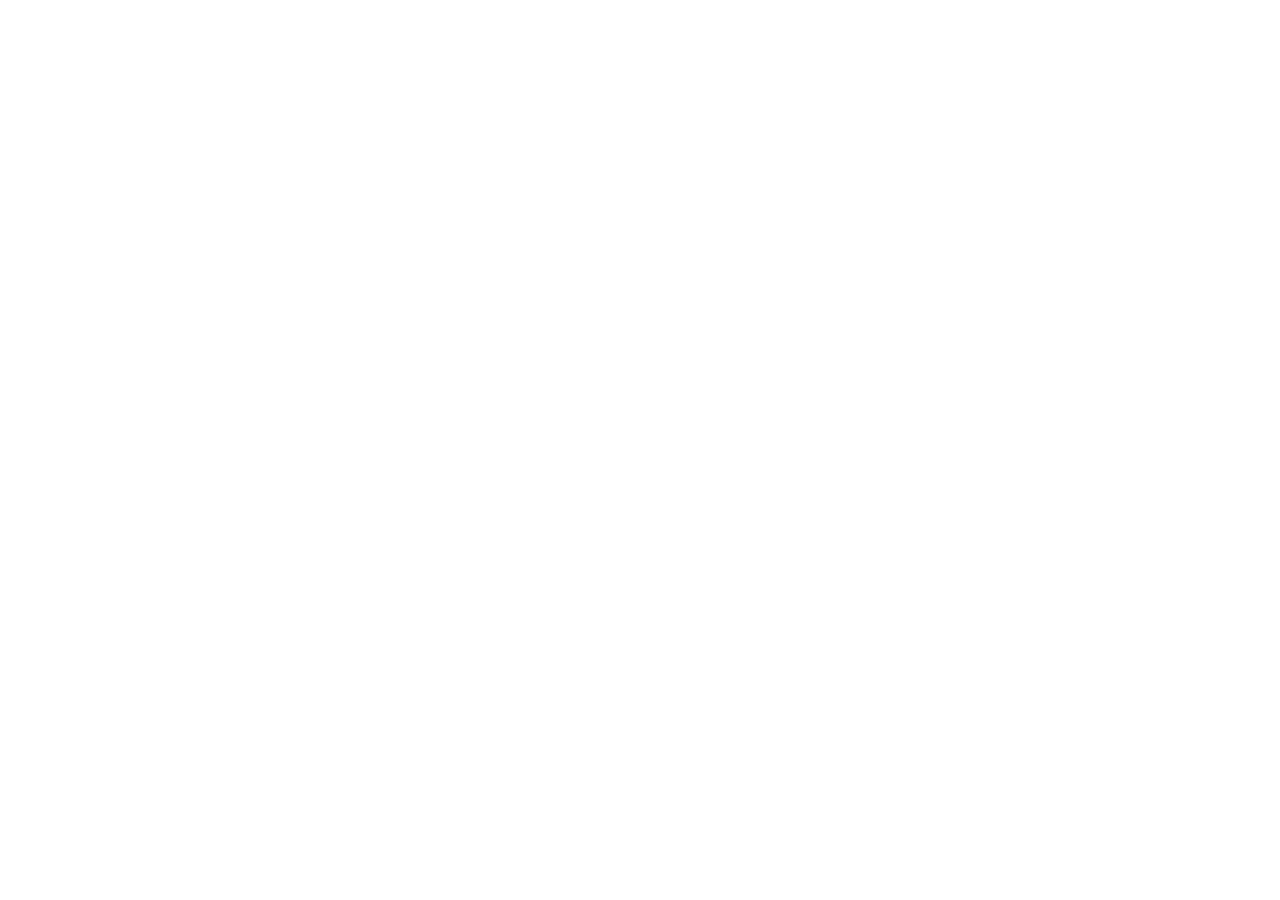
==== index.html @ b20bb3b3 "first commit" ====
<!doctype html>
<html lang="en">
  <head>
    <meta charset="UTF-8" />
    <meta name="viewport" content="width=device-width, initial-scale=1.0" />
    <link rel="stylesheet" href="css/style.css" />
    <title>Portfolio</title>
  </head>
  <body></body>
</html>
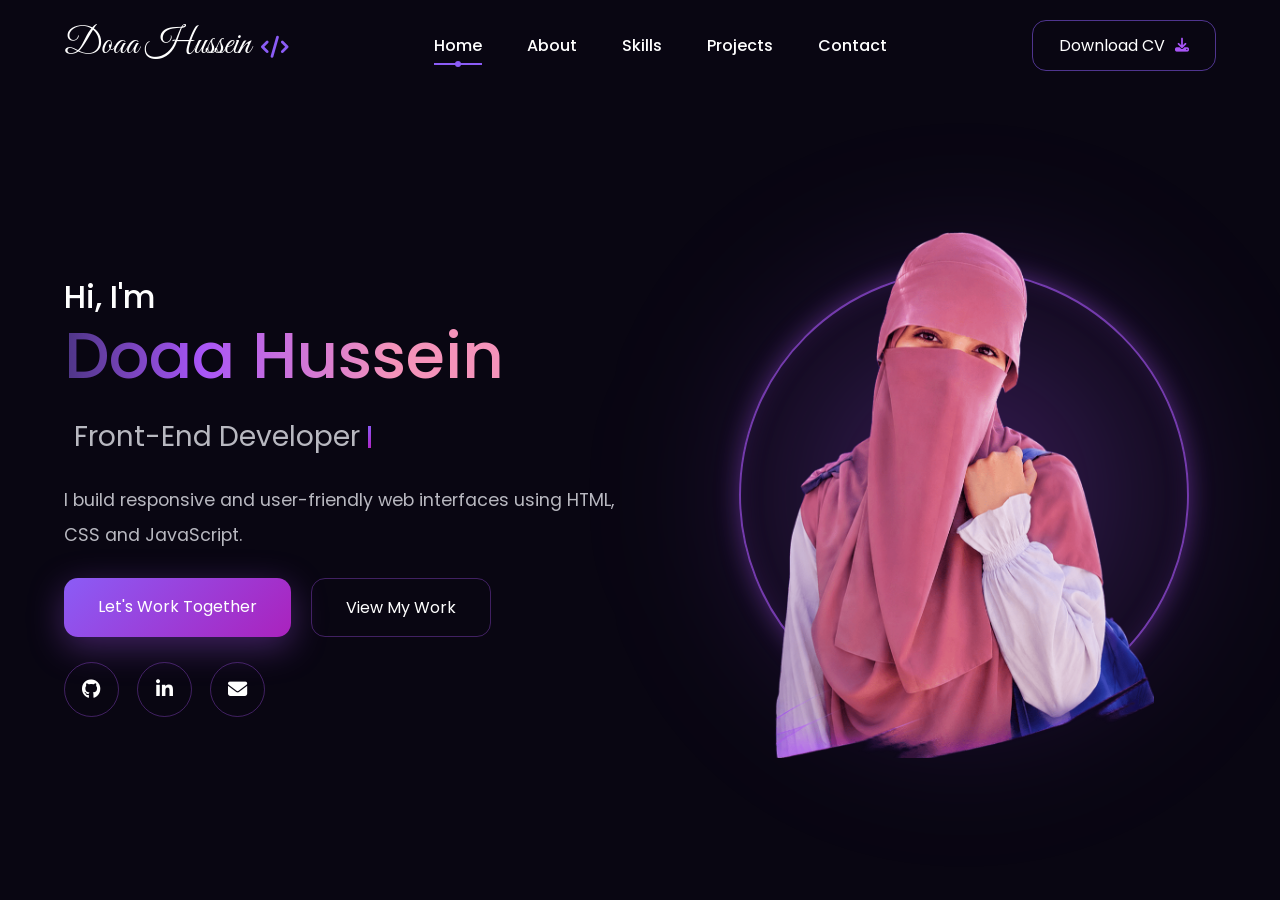
==== commit 78337f26: "header finish" ====
--- a/index.html
+++ b/index.html
@@ -3,8 +3,119 @@
   <head>
     <meta charset="UTF-8" />
     <meta name="viewport" content="width=device-width, initial-scale=1.0" />
+    <link rel="preconnect" href="https://fonts.googleapis.com" />
+
+    <link rel="preconnect" href="https://fonts.gstatic.com" crossorigin />
+
+    <link
+      href="https://fonts.googleapis.com/css2?family=Great+Vibes&display=swap"
+      rel="stylesheet"
+    />
+    <link
+      href="https://fonts.googleapis.com/css2?family=Poppins:wght@300;400;500;600;700;800&display=swap"
+      rel="stylesheet"
+    />
+    <link
+      rel="stylesheet"
+      href="https://cdnjs.cloudflare.com/ajax/libs/font-awesome/6.6.0/css/all.min.css"
+    />
     <link rel="stylesheet" href="css/style.css" />
+    <link rel="stylesheet" href="css/responsive.css" />
+    <link rel="stylesheet" href="css/animations.css" />
+    <link rel="stylesheet" href="css/scrollbar.css" />
     <title>Portfolio</title>
   </head>
-  <body></body>
+  <body>
+    <header class="hero">
+      <div class="container">
+        <!-- Navbar -->
+
+        <nav class="navbar">
+          <a href="#" class="logo">
+            Doaa Hussein
+
+            <i class="fa-solid fa-code"></i>
+          </a>
+
+          <ul class="nav-links">
+            <li><a href="#" class="active">Home</a></li>
+
+            <li><a href="#about">About</a></li>
+
+            <li><a href="#skills">Skills</a></li>
+
+            <li><a href="#projects">Projects</a></li>
+
+            <li><a href="#contact">Contact</a></li>
+          </ul>
+
+          <a href="#" class="cv-btn">
+            Download CV
+
+            <i class="fa-solid fa-download"></i>
+          </a>
+        </nav>
+
+        <!-- Hero -->
+
+        <section class="hero-content">
+          <!-- Left -->
+
+          <div class="hero-left">
+            <span class="hello"> Hi, I'm </span>
+
+            <h1 class="hero-title">Doaa Hussein</h1>
+
+            <div class="job-title">
+              Front-End Developer
+
+              <span class="cursor"></span>
+            </div>
+
+            <p>
+              I build responsive and user-friendly web interfaces using HTML,
+              CSS and JavaScript.
+            </p>
+
+            <div class="buttons">
+              <a href="#" class="primary-btn"> Let's Work Together </a>
+
+              <a href="#projects" class="secondary-btn"> View My Work </a>
+            </div>
+
+            <div class="social">
+              <a href="https://github.com/doaahusin" target="_blank"
+                ><i class="fa-brands fa-github"></i
+              ></a>
+
+              <a
+                href="https://www.linkedin.com/in/doaa-hussein-4456a82a5?utm_source=share_via&utm_content=profile&utm_medium=member_android"
+                target="_blank"
+                ><i class="fa-brands fa-linkedin-in"></i
+              ></a>
+
+              <a
+                href="https://mail.google.com/mail/?view=cm&fs=1&to=doaahusseinsaad1@gmail.com"
+                target="_blank"
+              >
+                <i class="fa-solid fa-envelope"></i>
+              </a>
+            </div>
+          </div>
+
+          <!-- Right -->
+
+          <div class="hero-right">
+            <div class="image-wrapper">
+              <div class="glow"></div>
+
+              <div class="circle"></div>
+
+              <img src="images/me.png" class="hero-image" alt="Doaa" />
+            </div>
+          </div>
+        </section>
+      </div>
+    </header>
+  </body>
 </html>
--- a/css/style.css
+++ b/css/style.css
@@ -0,0 +1,288 @@
+@import url("./variables.css");
+@import url("./animation.css");
+@import url("./responsive.css");
+@import url("./scrollbar.css");
+
+* {
+  margin: 0;
+  padding: 0;
+  box-sizing: border-box;
+}
+
+html {
+  scroll-behavior: smooth;
+}
+
+body {
+  font-family: var(--main-font);
+  background: var(--bg-color);
+  color: var(--text-color);
+  overflow-x: hidden;
+}
+
+a {
+  text-decoration: none;
+  color: inherit;
+}
+
+ul {
+  list-style: none;
+}
+
+img {
+  display: block;
+  max-width: 100%;
+}
+/* navbar------------------------------- */
+.container {
+  width: min(90%, 1300px);
+  margin: auto;
+}
+.navbar {
+  height: 90px;
+  display: flex;
+  justify-content: space-between;
+  align-items: center;
+}
+.logo {
+  font-family: "Great Vibes", cursive;
+  font-size: 35px;
+  font-weight: 400;
+  display: flex;
+  align-items: center;
+  gap: 10px;
+}
+
+.logo span {
+  color: var(--primary-color);
+}
+.logo i {
+  font-size: 22px;
+
+  color: var(--primary-color);
+
+  transform: translateY(2px);
+}
+.nav-links {
+  display: flex;
+  gap: 45px;
+}
+
+.nav-links a {
+  font-size: 16px;
+  font-weight: 500;
+  position: relative;
+  transition: var(--transition);
+}
+.nav-links a:hover {
+  color: var(--primary-color);
+}
+.nav-links a::after {
+  content: "";
+  position: absolute;
+  left: 0;
+  bottom: -8px;
+  width: 0;
+  height: 2px;
+  background: var(--primary-color);
+  transition: var(--transition);
+}
+.nav-links a:hover::after,
+.nav-links .active::after {
+  width: 100%;
+}
+.nav-links .active::before {
+  content: "";
+  position: absolute;
+  width: 6px;
+  height: 6px;
+  border-radius: 50%;
+  background: #8b5cf6;
+  left: 50%;
+  bottom: -10px;
+  transform: translateX(-50%);
+}
+.cv-btn {
+  display: flex;
+  align-items: center;
+  gap: 10px;
+  padding: 12px 26px;
+  border: 1px solid rgba(138, 92, 246, 0.544);
+  border-radius: 14px;
+  background: transparent;
+  transition: 0.35s;
+}
+
+.cv-btn i {
+  color: #a855f7;
+  font-size: 14px;
+  transition: 0.3s ease;
+  transition:
+    transform 0.3s ease,
+    color 0.3s ease;
+}
+.cv-btn:hover {
+  background: linear-gradient(135deg, #8b5cf6, #bf26d3e2);
+  border-color: #8b5cf6;
+}
+
+.cv-btn:hover i {
+  color: #fff;
+  transform: translateY(2px);
+}
+/* hero---------------------------*/
+.hero-content {
+  display: flex;
+  justify-content: space-between;
+  align-items: center;
+  gap: 70px;
+  min-height: calc(100vh - 90px);
+}
+.hello {
+  display: inline-block;
+  font-size: 2rem;
+  font-weight: 500;
+  color: #ffffff;
+}
+.hero-title {
+  font-size: 4rem;
+  font-weight: 500;
+  line-height: 1.1;
+  background: linear-gradient(90deg, #4d3585 0%, #a855f7 25%, #f493ba 60%);
+  -webkit-background-clip: text;
+  background-clip: text;
+  -webkit-text-fill-color: transparent;
+}
+
+.job-title {
+  font-size: 28px;
+  display: inline-flex;
+  align-items: center;
+  padding: 5px 10px;
+  color: #b8b8c0;
+  margin: 20px 0px;
+}
+.cursor {
+  width: 3px;
+  height: 22px;
+  background: linear-gradient(135deg, #8b5cf6, #bf26d3ec);
+  margin-left: 8px;
+  animation: blink 0.8s infinite;
+}
+.hero-left p {
+  width: 550px;
+  color: #b8b8c0;
+  font-size: 1.1rem;
+  line-height: 2;
+  margin-bottom: 25px;
+}
+.buttons {
+  display: flex;
+  gap: 20px;
+  margin-bottom: 25px;
+}
+.primary-btn {
+  padding: 16px 34px;
+  border-radius: 14px;
+  background: linear-gradient(135deg, #8b5cf6, #bf26d3e2);
+  color: white;
+  transition: 0.35s;
+  box-shadow: 0 10px 35px rgba(168, 85, 247, 0.35);
+}
+.primary-btn:hover {
+  transform: translateY(-4px);
+}
+.secondary-btn {
+  padding: 16px 34px;
+  border-radius: 14px;
+  border: 1px solid rgba(168, 85, 247, 0.35);
+  transition: 0.35s;
+}
+.secondary-btn:hover {
+  background: rgba(168, 85, 247, 0.15);
+}
+.social {
+  display: flex;
+  gap: 18px;
+}
+.social a {
+  width: 55px;
+  height: 55px;
+  border-radius: 50%;
+  border: 1px solid rgba(168, 85, 247, 0.35);
+  display: flex;
+  justify-content: center;
+  align-items: center;
+  transition: 0.35s;
+  font-size: 1.2rem;
+}
+.social a:hover {
+  background: linear-gradient(135deg, #8b5cf6, #bf26d3e2);
+  transform: translateY(-5px);
+}
+/* Right-------------------------- */
+
+.hero-image {
+  width: 380px;
+
+  position: relative;
+
+  z-index: 2;
+
+  display: block;
+}
+/* .hero-image:hover {
+  transform: translateY(-25px) scale(1.02);
+} */
+.hero-right {
+  flex: 1;
+
+  display: flex;
+
+  justify-content: center;
+
+  align-items: center;
+}
+
+.image-wrapper {
+  position: relative;
+
+  width: 560px;
+
+  height: 560px;
+
+  display: flex;
+
+  justify-content: center;
+
+  align-items: center;
+}
+.glow {
+  position: absolute;
+
+  width: 560px;
+  height: 560px;
+  z-index: 0;
+  border-radius: 50%;
+
+  background: radial-gradient(
+    circle,
+    rgba(168, 85, 247, 0.35),
+    transparent 70%
+  );
+
+  filter: blur(70px);
+
+  z-index: 0;
+}
+.circle {
+  position: absolute;
+  z-index: 1;
+  width: 450px;
+  height: 450px;
+  border-radius: 50%;
+  border: 2px solid rgba(168, 85, 247, 0.65);
+  box-shadow:
+    0 0 25px rgba(168, 85, 247, 0.4),
+    inset 0 0 25px rgba(168, 85, 247, 0.15);
+}
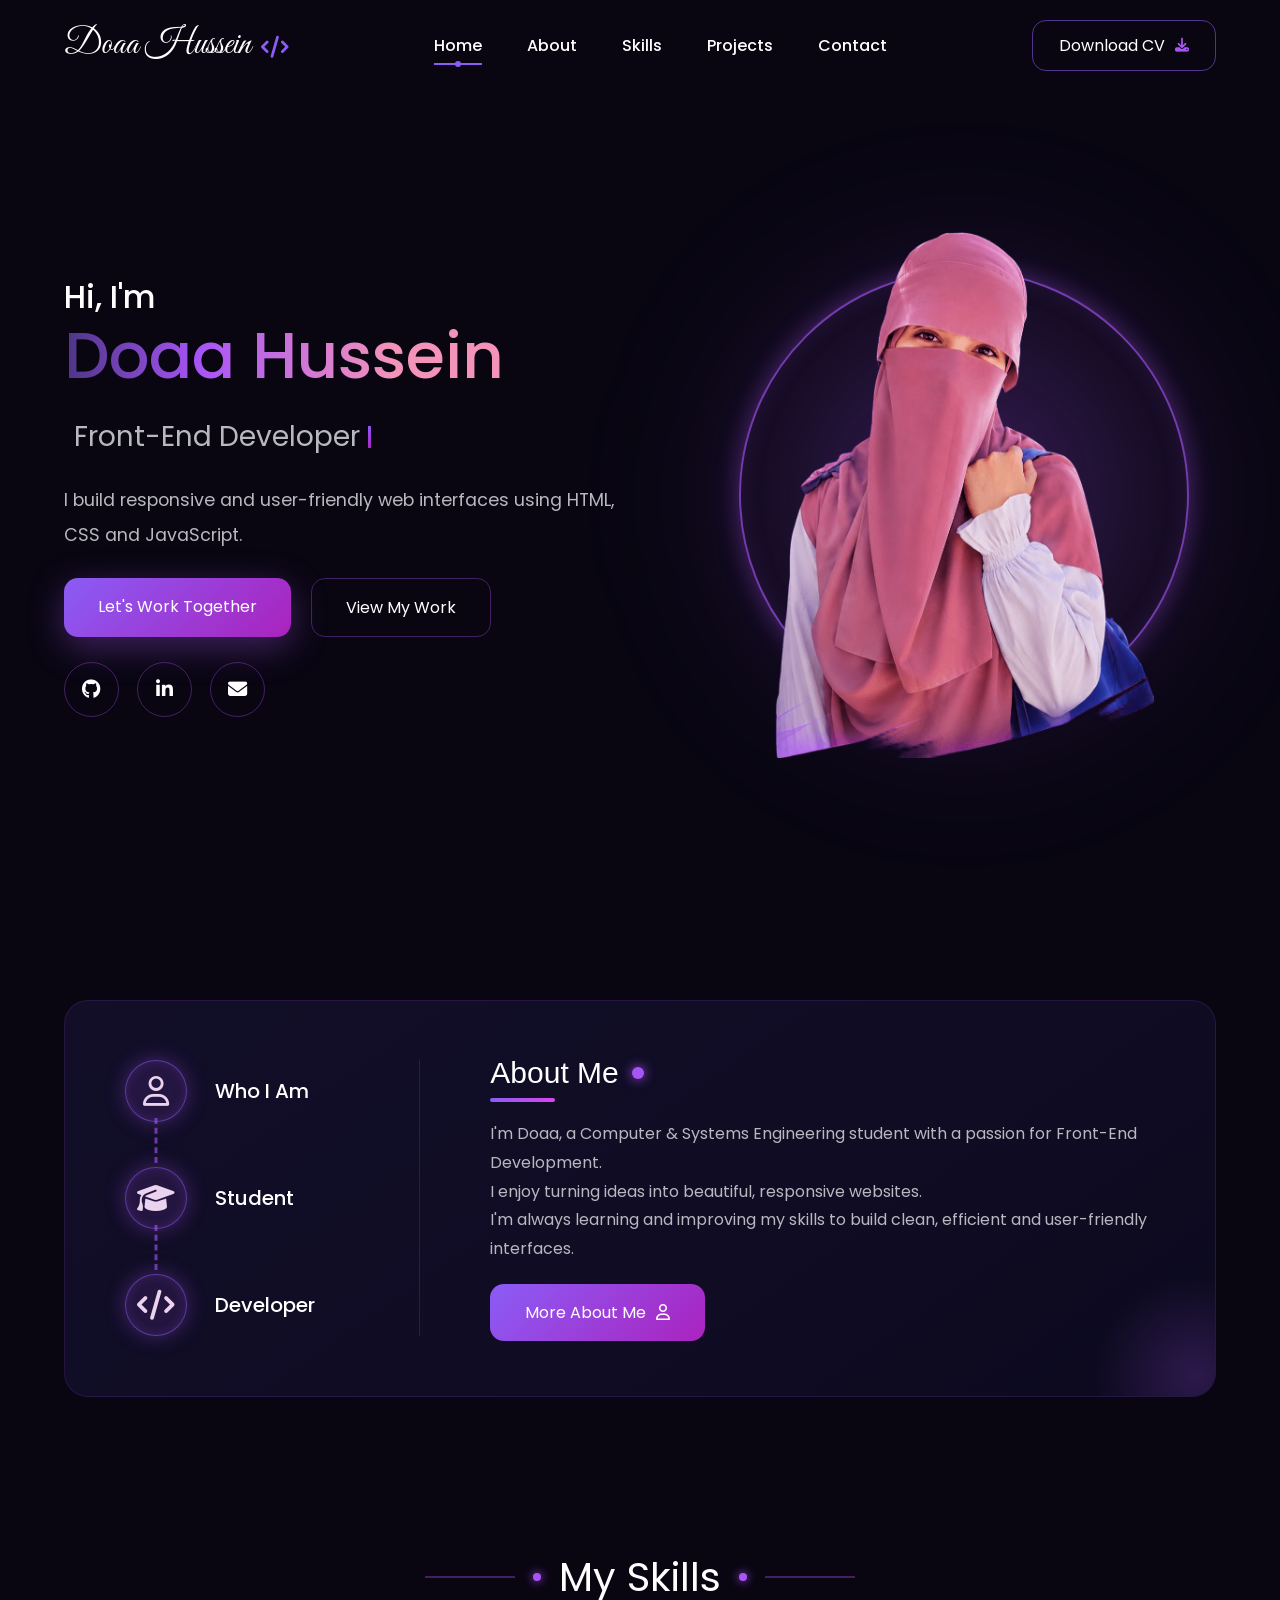
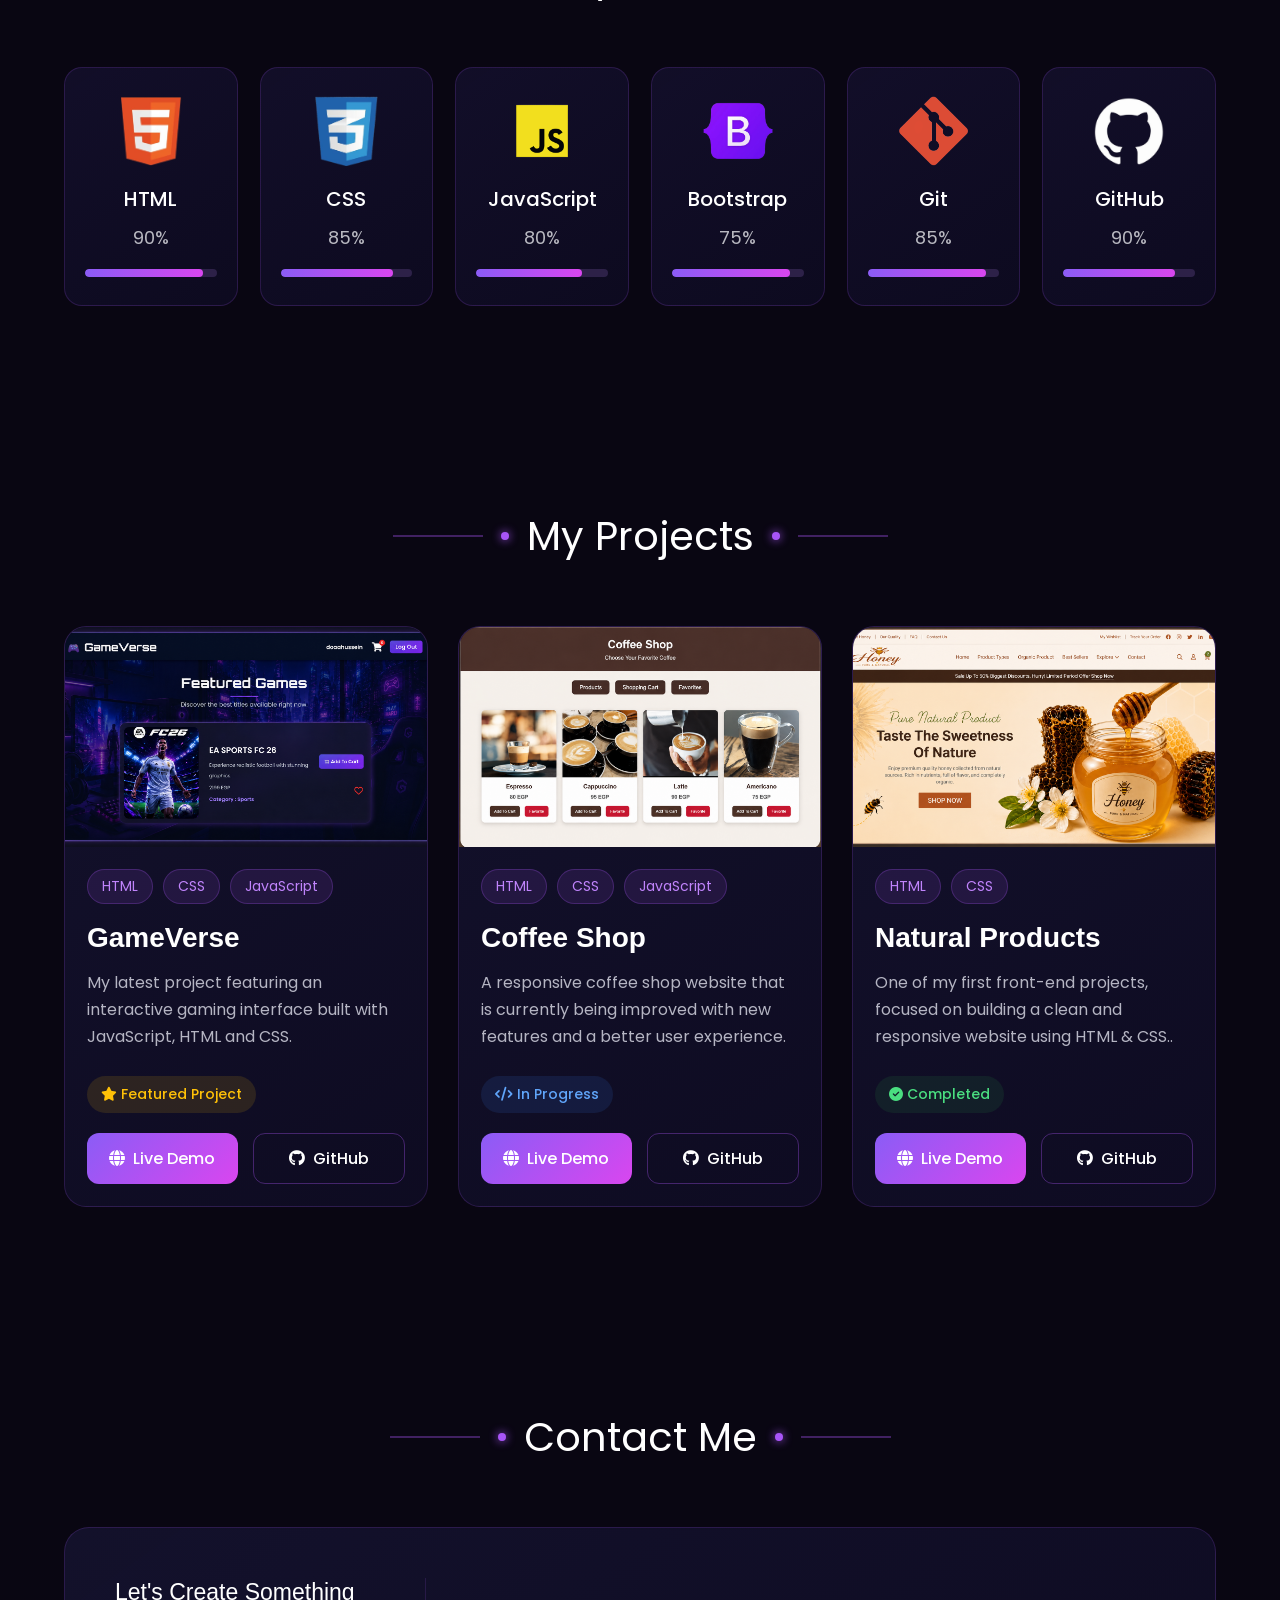
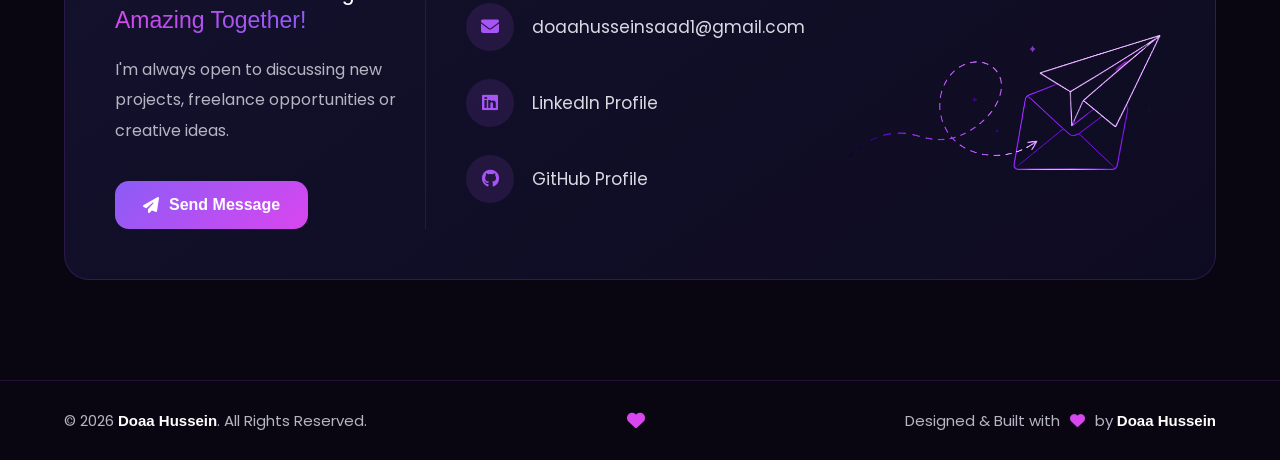
==== commit 437eb2ee: "finish without button" ====
--- a/index.html
+++ b/index.html
@@ -21,8 +21,8 @@
     />
     <link rel="stylesheet" href="css/style.css" />
     <link rel="stylesheet" href="css/responsive.css" />
-    <link rel="stylesheet" href="css/animations.css" />
-    <link rel="stylesheet" href="css/scrollbar.css" />
+    <link rel="stylesheet" href="css/animation.css" />
+    <link rel="stylesheet" href="css/variables.css" />
     <title>Portfolio</title>
   </head>
   <body>
@@ -117,5 +117,475 @@
         </section>
       </div>
     </header>
+    <!-- ================= About Section ================= -->
+
+    <section class="about" id="about">
+      <div class="container">
+        <div class="about-card">
+          <!-- Left Side -->
+
+          <div class="about-left">
+            <div class="about-item">
+              <div class="icon-box">
+                <i class="fa-regular fa-user"></i>
+              </div>
+
+              <span>Who I Am</span>
+            </div>
+
+            <div class="about-item">
+              <div class="icon-box">
+                <i class="fa-solid fa-graduation-cap"></i>
+              </div>
+
+              <span>Student</span>
+            </div>
+
+            <div class="about-item">
+              <div class="icon-box">
+                <i class="fa-solid fa-code"></i>
+              </div>
+
+              <span>Developer</span>
+            </div>
+          </div>
+
+          <!-- Right Side -->
+
+          <div class="about-right">
+            <h2 class="about-title">About Me</h2>
+
+            <p>
+              I'm Doaa, a Computer & Systems Engineering student with a passion
+              for Front-End Development.
+            </p>
+
+            <p>I enjoy turning ideas into beautiful, responsive websites.</p>
+
+            <p>
+              I'm always learning and improving my skills to build clean,
+              efficient and user-friendly interfaces.
+            </p>
+
+            <a href="#" class="about-btn">
+              More About Me
+
+              <i class="fa-regular fa-user"></i>
+            </a>
+          </div>
+        </div>
+      </div>
+    </section>
+    <!--================== Skills Section================== -->
+
+    <section class="skills" id="skills">
+      <div class="container">
+        <!-- Section Title -->
+
+        <div class="section-header">
+          <span class="line"></span>
+          <span class="dot"></span>
+
+          <h2>My Skills</h2>
+
+          <span class="dot"></span>
+
+          <span class="line"></span>
+        </div>
+
+        <!-- Skills Cards -->
+
+        <div class="skills-grid">
+          <!-- HTML -->
+
+          <div class="skill-card">
+            <img src="images/html.png" alt="HTML" />
+
+            <h3>HTML</h3>
+
+            <span>90%</span>
+
+            <div class="progress">
+              <div class="progress-bar html"></div>
+              <span style="width: 90%"></span>
+            </div>
+          </div>
+
+          <!-- CSS -->
+
+          <div class="skill-card">
+            <img src="images/css.png" alt="CSS" />
+
+            <h3>CSS</h3>
+
+            <span>85%</span>
+
+            <div class="progress">
+              <div class="progress-bar css"></div>
+              <span style="width: 85%"></span>
+            </div>
+          </div>
+
+          <!-- JavaScript -->
+
+          <div class="skill-card">
+            <img src="images/js.png" alt="JavaScript" />
+
+            <h3>JavaScript</h3>
+
+            <span>80%</span>
+
+            <div class="progress">
+              <div class="progress-bar js"></div>
+              <span style="width: 80%"></span>
+            </div>
+          </div>
+
+          <!-- Bootstrap -->
+
+          <div class="skill-card">
+            <img src="images/bootstrap.png" alt="Bootstrap" />
+
+            <h3>Bootstrap</h3>
+
+            <span>75%</span>
+
+            <div class="progress">
+              <div class="progress-bar bootstrap"></div>
+              <span style="width: 90%"></span>
+            </div>
+          </div>
+
+          <!-- Git -->
+
+          <div class="skill-card">
+            <img src="images/git.png" alt="Git" />
+
+            <h3>Git</h3>
+
+            <span>85%</span>
+
+            <div class="progress">
+              <div class="progress-bar git"></div>
+              <span style="width: 90%"></span>
+            </div>
+          </div>
+
+          <!-- GitHub -->
+
+          <div class="skill-card">
+            <img src="images/github.png" alt="GitHub" />
+
+            <h3>GitHub</h3>
+
+            <span>90%</span>
+
+            <div class="progress">
+              <div class="progress-bar github"></div>
+              <span style="width: 85%"></span>
+            </div>
+          </div>
+        </div>
+      </div>
+    </section>
+    <!--================== Projects Section ================== -->
+    <section class="projects" id="projects">
+      <div class="container">
+        <!-- Section Title -->
+
+        <div class="section-header">
+          <span class="line"></span>
+
+          <span class="dot"></span>
+
+          <h2>My Projects</h2>
+
+          <span class="dot"></span>
+
+          <span class="line"></span>
+        </div>
+
+        <div class="projects-grid">
+                   <!-- GameVerse -->
+
+          <div class="project-card">
+
+    <img src="images/gameverse.png" alt="GameVerse">
+
+    <div class="project-content">
+
+        <div class="project-tags">
+            <span>HTML</span>
+            <span>CSS</span>
+            <span>JavaScript</span>
+        </div>
+
+        <h3>GameVerse</h3>
+
+        <p>
+            My latest project featuring an interactive gaming interface
+    built with JavaScript, HTML and CSS.
+        </p>
+
+        <div class="project-status featured">
+    <i class="fa-solid fa-star"></i>
+    Featured Project
+</div>
+
+        <div class="project-buttons">
+
+            <a href="https://doaahusin.github.io/GameVerse/"
+               target="_blank"
+               class="live-btn">
+
+                <i class="fa-solid fa-globe"></i>
+                Live Demo
+
+            </a>
+
+            <a href="https://github.com/doaahusin/GameVerse"
+               target="_blank"
+               class="github-btn">
+
+                <i class="fa-brands fa-github"></i>
+                GitHub
+
+            </a>
+
+        </div>
+
+    </div>
+
+</div>
+          <!-- Coffee -->
+
+          <div class="project-card">
+            <img src="images/coffee.png" alt="Coffee Shop" />
+
+            <div class="project-content">
+              <div class="project-tags">
+                <span>HTML</span>
+                <span>CSS</span>
+                <span>JavaScript</span>
+              </div>
+
+              <h3>Coffee Shop</h3>
+
+              <p>
+                  A responsive coffee shop website that is currently being
+                  improved with new features and a better user experience.
+              </p>
+              <div class="project-status in-progress">
+                  <i class="fa-solid fa-code"></i>
+                  In Progress
+              </div>
+
+              <div class="project-buttons">
+                <a
+                  href="https://doaahusin.github.io/Coffee-Shop/"
+                  target="_blank"
+                  class="live-btn"
+                >
+                  <i class="fa-solid fa-globe"></i>
+                  Live Demo
+                </a>
+
+                <a
+                  href="https://github.com/doaahusin/Coffee-Shop"
+                  target="_blank"
+                  class="github-btn"
+                >
+                  <i class="fa-brands fa-github"></i>
+                  GitHub
+                </a>
+              </div>
+            </div>
+          </div>
+
+          <!-- Natural Products -->
+
+          <div class="project-card">
+            <img
+              src="images/natural-products.png"
+              alt="Natural Products"
+            />
+
+            <div class="project-content">
+              <div class="project-tags">
+                <span>HTML</span>
+                <span>CSS</span>
+                
+              </div>
+
+              <h3>Natural Products</h3>
+
+              <p>
+               One of my first front-end projects, focused on building
+    a clean and responsive website using HTML & CSS..
+              </p>
+              <div class="project-status completed">
+                <i class="fa-solid fa-circle-check"></i>
+                     Completed
+              </div>
+
+              <div class="project-buttons">
+                <a
+                  href="https://doaahusin.github.io/Natural-Products/"
+                  target="_blank"
+                  class="live-btn"
+                >
+                  <i class="fa-solid fa-globe"></i>
+                  Live Demo
+                </a>
+
+                <a
+                  href="https://github.com/doaahusin/Natural-Products"
+                  target="_blank"
+                  class="github-btn"
+                >
+                  <i class="fa-brands fa-github"></i>
+                  GitHub
+                </a>
+              </div>
+            </div>
+          </div>
+    </section>
+    <!--================== Contact Section ================== -->
+     <section class="contact" id="contact">
+
+    <div class="container">
+
+        <!-- Section Header -->
+
+        <div class="section-header">
+
+            <span class="line"></span>
+            <span class="dot"></span>
+
+            <h2>Contact Me</h2>
+
+            <span class="dot"></span>
+
+            <span class="line"></span>
+
+        </div>
+
+        <!-- Contact Box -->
+
+        <div class="contact-box">
+
+            
+
+            
+
+                <!-- Text -->
+
+                <div class="contact-text">
+
+                    <h4>
+                        Let's Create Something
+                        <span>Amazing Together!</span>
+                    </h4>
+
+                    <p>
+                        I'm always open to discussing new projects,
+                        freelance opportunities or creative ideas.
+                    </p>
+
+                    <a href="https://mail.google.com/mail/?view=cm&fs=1&to=doaahusseinsaad1@gmail.com" class="contact-btn">
+
+                        <i class="fa-solid fa-paper-plane"></i>
+
+                        Send Message
+
+                    </a>
+
+                </div>
+
+                <!-- Contact Info -->
+
+                <div class="contact-info">
+
+                    <div class="contact-item">
+
+                        <i class="fa-solid fa-envelope"></i>
+
+                        <a href="https://mail.google.com/mail/?view=cm&fs=1&to=doaahusseinsaad1@gmail.com">
+
+                            doaahusseinsaad1@gmail.com
+
+                        </a>
+
+                    </div>
+
+                    <div class="contact-item">
+
+                        <i class="fa-brands fa-linkedin"></i>
+
+                        <a href="https://www.linkedin.com/in/doaa-hussein-4456a82a5/" target="_blank">
+
+                            LinkedIn Profile
+
+                        </a>
+
+                    </div>
+
+                    <div class="contact-item">
+
+                        <i class="fa-brands fa-github"></i>
+
+                        <a href="https://github.com/doaahusin" target="_blank">
+
+                            GitHub Profile
+
+                        </a>
+
+                    </div>
+
+                </div>
+
+            
+
+           
+
+            <div class="contact-image">
+
+                <img src="images/mail.png" alt="Paper Plane">
+
+            </div>
+
+        </div>
+
+    </div>
+
+</section>
+<!--================== Footer ================== -->
+<footer class="footer">
+
+    <div class="container">
+
+
+        <div class="footer-content">
+
+            <p>
+                © 2026 <span>Doaa Hussein</span>. All Rights Reserved.
+            </p>
+
+            <div class="footer-heart">
+                <i class="fa-solid fa-heart"></i>
+            </div>
+
+            <p>
+                Designed & Built with
+                <i class="fa-solid fa-heart"></i>
+                by
+                <span>Doaa Hussein</span>
+            </p>
+
+        </div>
+
+    </div>
+
+</footer>
   </body>
 </html>
--- a/css/style.css
+++ b/css/style.css
@@ -286,3 +286,784 @@
     0 0 25px rgba(168, 85, 247, 0.4),
     inset 0 0 25px rgba(168, 85, 247, 0.15);
 }
+/* =========ABOUT SECTION========== */
+
+.about {
+  padding: 100px 0;
+}
+
+.about-card {
+  display: flex;
+  align-items: center;
+  justify-content: space-between;
+  gap: 60px;
+
+  padding: 50px;
+
+  background: linear-gradient(
+    145deg,
+    rgba(19, 15, 42, 0.95),
+    rgba(14, 11, 33, 0.92)
+  );
+
+  border: 1px solid rgba(168, 85, 247, 0.15);
+
+  border-radius: 24px;
+
+  backdrop-filter: blur(15px);
+
+  position: relative;
+
+  overflow: hidden;
+  padding: 55px 60px;
+
+  gap: 50px;
+}
+
+.about-card::before {
+  content: "";
+
+  position: absolute;
+
+  right: -120px;
+  bottom: -120px;
+
+  width: 280px;
+  height: 280px;
+
+  background: radial-gradient(circle, rgba(168, 85, 247, 0.2), transparent 50%);
+
+  border-radius: 50%;
+}
+/* /////////////////// */
+
+/* //////// */
+.about-left {
+  width: 30%;
+  padding-right: 45px;
+  border-right: 1px solid rgba(168, 85, 247, 0.2);
+}
+
+.about-item {
+  display: flex;
+  align-items: center;
+
+  gap: 28px;
+
+  position: relative;
+
+  margin-bottom: 45px;
+}
+.about-item:last-child {
+  margin-bottom: 0;
+}
+
+.about-list {
+  display: flex;
+  flex-direction: column;
+  gap: 35px;
+}
+
+.about-title {
+  font-size: 46px;
+
+  font-weight: 600;
+
+  margin-bottom: 35px;
+
+  position: relative;
+}
+.icon-box {
+  width: 62px;
+  height: 62px;
+
+  flex-shrink: 0;
+
+  border-radius: 50%;
+
+  display: flex;
+  justify-content: center;
+  align-items: center;
+
+  font-size: 30px;
+
+  color: #ebd2ef;
+
+  background: rgba(168, 85, 247, 0.12);
+
+  border: 1px solid rgba(138, 92, 246, 0.544);
+
+  box-shadow:
+    0 0 20px rgba(168, 85, 247, 0.35),
+    inset 0 0 12px rgba(168, 85, 247, 0.18);
+
+  position: relative;
+}
+.about-item:not(:last-child) .icon-box::after {
+  content: "";
+
+  position: absolute;
+
+  left: 50%;
+
+  transform: translateX(-50%);
+
+  top: 57px;
+
+  height: 45px;
+
+  border-left: 3px dashed rgba(168, 85, 247, 0.6);
+}
+
+.about-item span {
+  font-size: 20px;
+
+  font-weight: 500;
+
+  color: #fff;
+}
+/* right -------------------------------- */
+.about-right {
+  width: 70%;
+  padding-left: 20px;
+}
+.about-title {
+  font-size: 30px;
+
+  font-weight: 200;
+  margin-bottom: 30px;
+
+  position: relative;
+
+  display: inline-block;
+}
+.about-title::after {
+  content: "";
+
+  position: absolute;
+
+  left: 0;
+
+  bottom: -12px;
+
+  width: 65px;
+
+  height: 4px;
+
+  border-radius: 20px;
+
+  background: linear-gradient(90deg, #8b5cf6, #d946ef);
+}
+.about-title::before {
+  content: "";
+
+  position: absolute;
+
+  right: -25px;
+
+  top: 50%;
+
+  transform: translateY(-50%);
+
+  width: 12px;
+
+  height: 12px;
+
+  border-radius: 50%;
+
+  background: #a855f7;
+
+  box-shadow: 0 0 12px #a855f7;
+}
+.about-right p {
+  color: #b8b8c0;
+
+  line-height: 1.8;
+
+  font-size: 16px;
+}
+.about-btn {
+  display: inline-flex;
+
+  align-items: center;
+
+  gap: 10px;
+
+  margin-top: 20px;
+
+  padding: 16px 35px;
+
+  border-radius: 14px;
+
+  background: linear-gradient(135deg, #8b5cf6, #bf26d3e2);
+
+  transition: 0.4s;
+}
+/* ================= Skills ================= */
+
+.skills {
+  padding: 50px 0;
+  margin-bottom: 50px;
+}
+
+/* -------- Section Header -------- */
+
+.section-header {
+  display: flex;
+  justify-content: center;
+  align-items: center;
+  gap: 18px;
+  margin-bottom: 60px;
+}
+
+.section-header h2 {
+  font-size: 40px;
+  font-weight: 400;
+}
+
+.section-header .line {
+  width: 90px;
+  height: 2px;
+  background: rgba(168, 85, 247, 0.35);
+}
+
+.section-header .dot {
+  width: 8px;
+  height: 8px;
+  border-radius: 50%;
+  background: #a855f7;
+  box-shadow: 0 0 10px #a855f7;
+}
+
+/* -------- Skills Grid -------- */
+
+.skills-grid {
+  display: grid;
+  grid-template-columns: repeat(6, 1fr);
+  gap: 22px;
+}
+
+/* -------- Card -------- */
+
+.skill-card {
+  background: linear-gradient(
+    145deg,
+    rgba(19, 15, 42, 0.95),
+    rgba(14, 11, 33, 0.92)
+  );
+
+  border: 1px solid rgba(168, 85, 247, 0.18);
+
+  border-radius: 18px;
+
+  padding: 28px 20px;
+
+  text-align: center;
+
+  transition: 0.35s;
+}
+
+.skill-card:hover {
+  transform: translateY(-8px);
+
+  border-color: #8b5cf6;
+
+  box-shadow: 0 15px 35px rgba(168, 85, 247, 0.25);
+}
+
+/* -------- Image -------- */
+
+.skill-card img {
+  width: 70px;
+  height: 70px;
+  object-fit: contain;
+  display: block;
+  margin: 0 auto 18px;
+}
+
+/* -------- Title -------- */
+
+.skill-card h3 {
+  font-size: 20px;
+  font-weight: 500;
+  margin-bottom: 10px;
+}
+
+/* -------- Percent -------- */
+
+.skill-card > span {
+  display: block;
+  color: #b8b8c0;
+  margin-bottom: 18px;
+  font-size: 18px;
+}
+
+/* -------- Progress -------- */
+
+.progress {
+  width: 100%;
+  height: 8px;
+  background: #2d2148;
+  border-radius: 50px;
+  overflow: hidden;
+}
+
+.progress span {
+  display: block;
+  height: 100%;
+  border-radius: 50px;
+  background: linear-gradient(90deg, #8b5cf6, #d946ef);
+}
+/* ================= Projects ================= */
+
+.projects {
+  padding: 100px 0;
+}
+
+.projects-grid {
+  display: grid;
+  grid-template-columns: repeat(3, 1fr);
+  gap: 30px;
+  margin-top: 60px;
+}
+
+/* ================= Card ================= */
+
+.project-card {
+  display: flex;
+  flex-direction: column;
+  background: linear-gradient(
+    145deg,
+    rgba(20, 18, 45, 0.95),
+    rgba(15, 12, 35, 0.92)
+  );
+
+  border: 1px solid rgba(168, 85, 247, 0.18);
+
+  border-radius: 22px;
+
+  overflow: hidden;
+
+  transition: 0.4s;
+}
+
+.project-card:hover {
+  transform: translateY(-10px);
+
+  border-color: #8b5cf6;
+
+  box-shadow: 0 15px 40px rgba(168, 85, 247, 0.25);
+}
+
+/* ================= Image ================= */
+
+.project-card img {
+  width: 100%;
+
+  height: 220px;
+
+  object-fit: cover;
+
+  transition: 0.5s;
+}
+
+.project-card:hover img {
+  transform: scale(1.05);
+}
+
+/* ================= Content ================= */
+
+.project-content {
+  padding: 22px;
+  display: flex;
+  flex-direction: column;
+  flex: 1;
+}
+
+/* ================= Tags ================= */
+
+.project-tags {
+  display: flex;
+
+  gap: 10px;
+
+  flex-wrap: wrap;
+
+  margin-bottom: 18px;
+}
+
+.project-tags span {
+  background: rgba(168, 85, 247, 0.12);
+
+  color: #c084fc;
+
+  padding: 6px 14px;
+
+  border-radius: 30px;
+
+  font-size: 14px;
+
+  border: 1px solid rgba(168, 85, 247, 0.25);
+}
+
+/* ================= Title ================= */
+
+.project-content h3 {
+  font-size: 28px;
+
+  margin-bottom: 15px;
+}
+
+/* ================= Description ================= */
+
+.project-content p {
+  color: #b5b5c3;
+
+  line-height: 1.7;
+
+  margin-bottom: 25px;
+
+  min-height: 75px;
+}
+
+/* ================= Buttons ================= */
+
+.project-buttons {
+  display: flex;
+  margin-top: auto;
+  gap: 15px;
+}
+
+.project-buttons a {
+  flex: 1;
+
+  text-decoration: none;
+
+  padding: 12px;
+
+  border-radius: 12px;
+
+  display: flex;
+
+  justify-content: center;
+
+  align-items: center;
+
+  gap: 8px;
+
+  font-weight: 500;
+
+  transition: 0.3s;
+}
+
+/* Live Demo */
+
+.live-btn {
+  background: linear-gradient(135deg, #8b5cf6, #d946ef);
+
+  color: #fff;
+}
+
+.live-btn:hover {
+  transform: translateY(-3px);
+
+  box-shadow: 0 8px 20px rgba(168, 85, 247, 0.35);
+}
+
+/* GitHub */
+
+.github-btn {
+  border: 1px solid rgba(168, 85, 247, 0.35);
+
+  color: #fff;
+}
+
+.github-btn:hover {
+  background: #8b5cf6;
+}
+.project-status {
+  width: fit-content;
+  align-items: center;
+  gap: 8px;
+  margin-bottom: 20px;
+  padding: 8px 14px;
+  border-radius: 30px;
+  font-size: 14px;
+  font-weight: 500;
+}
+
+/* Featured */
+
+.featured {
+  background: rgba(255, 193, 7, 0.12);
+
+  color: #ffc107;
+}
+
+/* Completed */
+
+.completed {
+  background: rgba(40, 167, 69, 0.12);
+  color: #4ade80;
+}
+
+/* Progress */
+
+.in-progress {
+  background: rgba(59, 130, 246, 0.12);
+  color: #60a5fa;
+}
+/*==========================
+        Contact
+==========================*/
+
+.contact {
+  padding: 100px 0;
+}
+
+.contact-box {
+  margin-top: 60px;
+
+  display: grid;
+  grid-template-columns: 1.1fr 0.8fr 1.1fr;
+
+  gap: 40px;
+  align-items: center;
+
+  padding: 50px;
+
+  border-radius: 25px;
+
+  background: linear-gradient(
+    145deg,
+    rgba(20, 18, 45, 0.95),
+    rgba(15, 12, 35, 0.92)
+  );
+
+  border: 1px solid rgba(168, 85, 247, 0.18);
+}
+
+/*==========================
+      Left Side
+==========================*/
+
+.contact-left {
+  display: grid;
+
+  grid-template-columns: 1.2fr 1.6fr;
+
+  gap: 45px;
+
+  align-items: center;
+}
+
+/*==========================
+      Text
+==========================*/
+
+.contact-text {
+  padding-right: 10px;
+  border-right: 1px solid rgba(168, 85, 247, 0.15);
+}
+
+.contact-text h4 {
+  font-size: 23px;
+  font-weight: 350;
+
+  line-height: 1.25;
+
+  margin-bottom: 20px;
+}
+
+.contact-text span {
+  background: linear-gradient(135deg, #d946ef, #8b5cf6);
+
+  -webkit-background-clip: text;
+
+  -webkit-text-fill-color: transparent;
+}
+
+.contact-text p {
+  color: #b5b5c3;
+
+  line-height: 1.9;
+
+  margin-bottom: 35px;
+}
+
+/*==========================
+      Button
+==========================*/
+
+.contact-btn {
+  display: inline-flex;
+
+  align-items: center;
+
+  gap: 10px;
+
+  padding: 15px 28px;
+
+  border-radius: 14px;
+
+  text-decoration: none;
+
+  background: linear-gradient(135deg, #8b5cf6, #d946ef);
+
+  color: #fff;
+
+  font-weight: 600;
+
+  transition: 0.35s;
+}
+
+.contact-btn:hover {
+  transform: translateY(-4px);
+
+  box-shadow: 0 12px 25px rgba(168, 85, 247, 0.35);
+}
+
+/*==========================
+      Contact Info
+==========================*/
+
+.contact-info {
+  display: flex;
+
+  flex-direction: column;
+
+  gap: 28px;
+}
+
+.contact-item {
+  display: flex;
+
+  align-items: center;
+
+  gap: 18px;
+}
+
+.contact-item i {
+  width: 48px;
+
+  height: 48px;
+
+  display: flex;
+
+  justify-content: center;
+
+  align-items: center;
+
+  border-radius: 50%;
+
+  background: rgba(168, 85, 247, 0.12);
+
+  color: #a855f7;
+
+  font-size: 18px;
+
+  transition: 0.3s;
+}
+
+.contact-item:hover i {
+  background: #a855f7;
+
+  color: #fff;
+}
+
+.contact-item a {
+  color: #d9d9e3;
+
+  text-decoration: none;
+
+  font-size: 17px;
+
+  transition: 0.3s;
+}
+
+.contact-item a:hover {
+  color: #a855f7;
+}
+
+/*==========================
+      Image
+==========================*/
+
+.contact-image {
+  width: 100%;
+  display: flex;
+  align-items: center;
+  justify-content: center;
+}
+
+.contact-image img {
+  width: 100%;
+  min-width: 320px;
+  max-width: 520px;
+
+  animation: float 4s ease-in-out infinite;
+}
+
+/* ==========================
+          Footer
+========================== */
+
+.footer {
+  padding: 28px 0;
+
+  border-top: 1px solid rgba(168, 85, 247, 0.15);
+}
+
+/* ==========================
+      Footer Content
+========================== */
+
+.footer-content {
+  display: flex;
+
+  justify-content: space-between;
+
+  align-items: center;
+
+  gap: 20px;
+
+  color: #b5b5c3;
+
+  font-size: 15px;
+}
+
+.footer-content p {
+  margin: 0;
+}
+
+.footer-content span {
+  color: #ffffff;
+
+  font-weight: 600;
+}
+
+/* ==========================
+        Heart
+========================== */
+
+.footer-heart {
+  display: flex;
+
+  justify-content: center;
+
+  align-items: center;
+}
+
+.footer-heart i {
+  color: #d946ef;
+
+  font-size: 18px;
+
+  animation: heartbeat 1.8s infinite;
+}
+
+.footer-content p i {
+  color: #d946ef;
+
+  margin: 0 6px;
+}
--- a/css/responsive.css
+++ b/css/responsive.css
@@ -0,0 +1,77 @@
+@media (max-width: 992px) {
+  .projects-grid {
+    grid-template-columns: repeat(2, 1fr);
+  }
+}
+
+@media (max-width: 768px) {
+  .projects-grid {
+    grid-template-columns: 1fr;
+  }
+}
+@media (max-width: 992px) {
+  .contact-box {
+    grid-template-columns: 1fr;
+
+    padding: 40px;
+  }
+
+  .contact-left {
+    grid-template-columns: 1fr;
+
+    gap: 40px;
+  }
+
+  .contact-text {
+    padding-right: 0;
+
+    padding-bottom: 35px;
+
+    border-right: none;
+
+    border-bottom: 1px solid rgba(168, 85, 247, 0.15);
+
+    text-align: center;
+  }
+
+  .contact-text p {
+    margin: auto auto 30px;
+
+    max-width: 500px;
+  }
+
+  .contact-btn {
+    margin: auto;
+  }
+
+  .contact-image {
+    margin-top: 20px;
+  }
+}
+
+@media (max-width: 768px) {
+  .contact-text h2 {
+    font-size: 36px;
+  }
+
+  .contact-item {
+    justify-content: center;
+  }
+
+  .contact-info {
+    align-items: center;
+  }
+}
+@media (max-width: 768px) {
+  .footer-content {
+    flex-direction: column;
+
+    text-align: center;
+
+    gap: 15px;
+  }
+
+  .footer-social {
+    margin-bottom: 22px;
+  }
+}
--- a/css/animation.css
+++ b/css/animation.css
@@ -0,0 +1,35 @@
+@keyframes float {
+  0% {
+    transform: translateY(0);
+  }
+
+  50% {
+    transform: translateY(-12px);
+  }
+
+  100% {
+    transform: translateY(0);
+  }
+}
+
+@keyframes heartbeat {
+  0% {
+    transform: scale(1);
+  }
+
+  25% {
+    transform: scale(1.2);
+  }
+
+  50% {
+    transform: scale(1);
+  }
+
+  75% {
+    transform: scale(1.2);
+  }
+
+  100% {
+    transform: scale(1);
+  }
+}
--- a/css/variables.css
+++ b/css/variables.css
@@ -0,0 +1,29 @@
+:root {
+  /* Colors */
+
+  --bg-color: #090612;
+
+  --card-color: #11101d;
+
+  --primary-color: #8b5cf6;
+
+  --secondary-color: #c026d3;
+
+  --text-color: #ffffff;
+
+  --paragraph-color: #b8b8c0;
+
+  --border-color: #2a2540;
+
+  /* Font */
+
+  --main-font: "Poppins", sans-serif;
+
+  /* Radius */
+
+  --radius: 16px;
+
+  /* Transition */
+
+  --transition: 0.3s ease;
+}
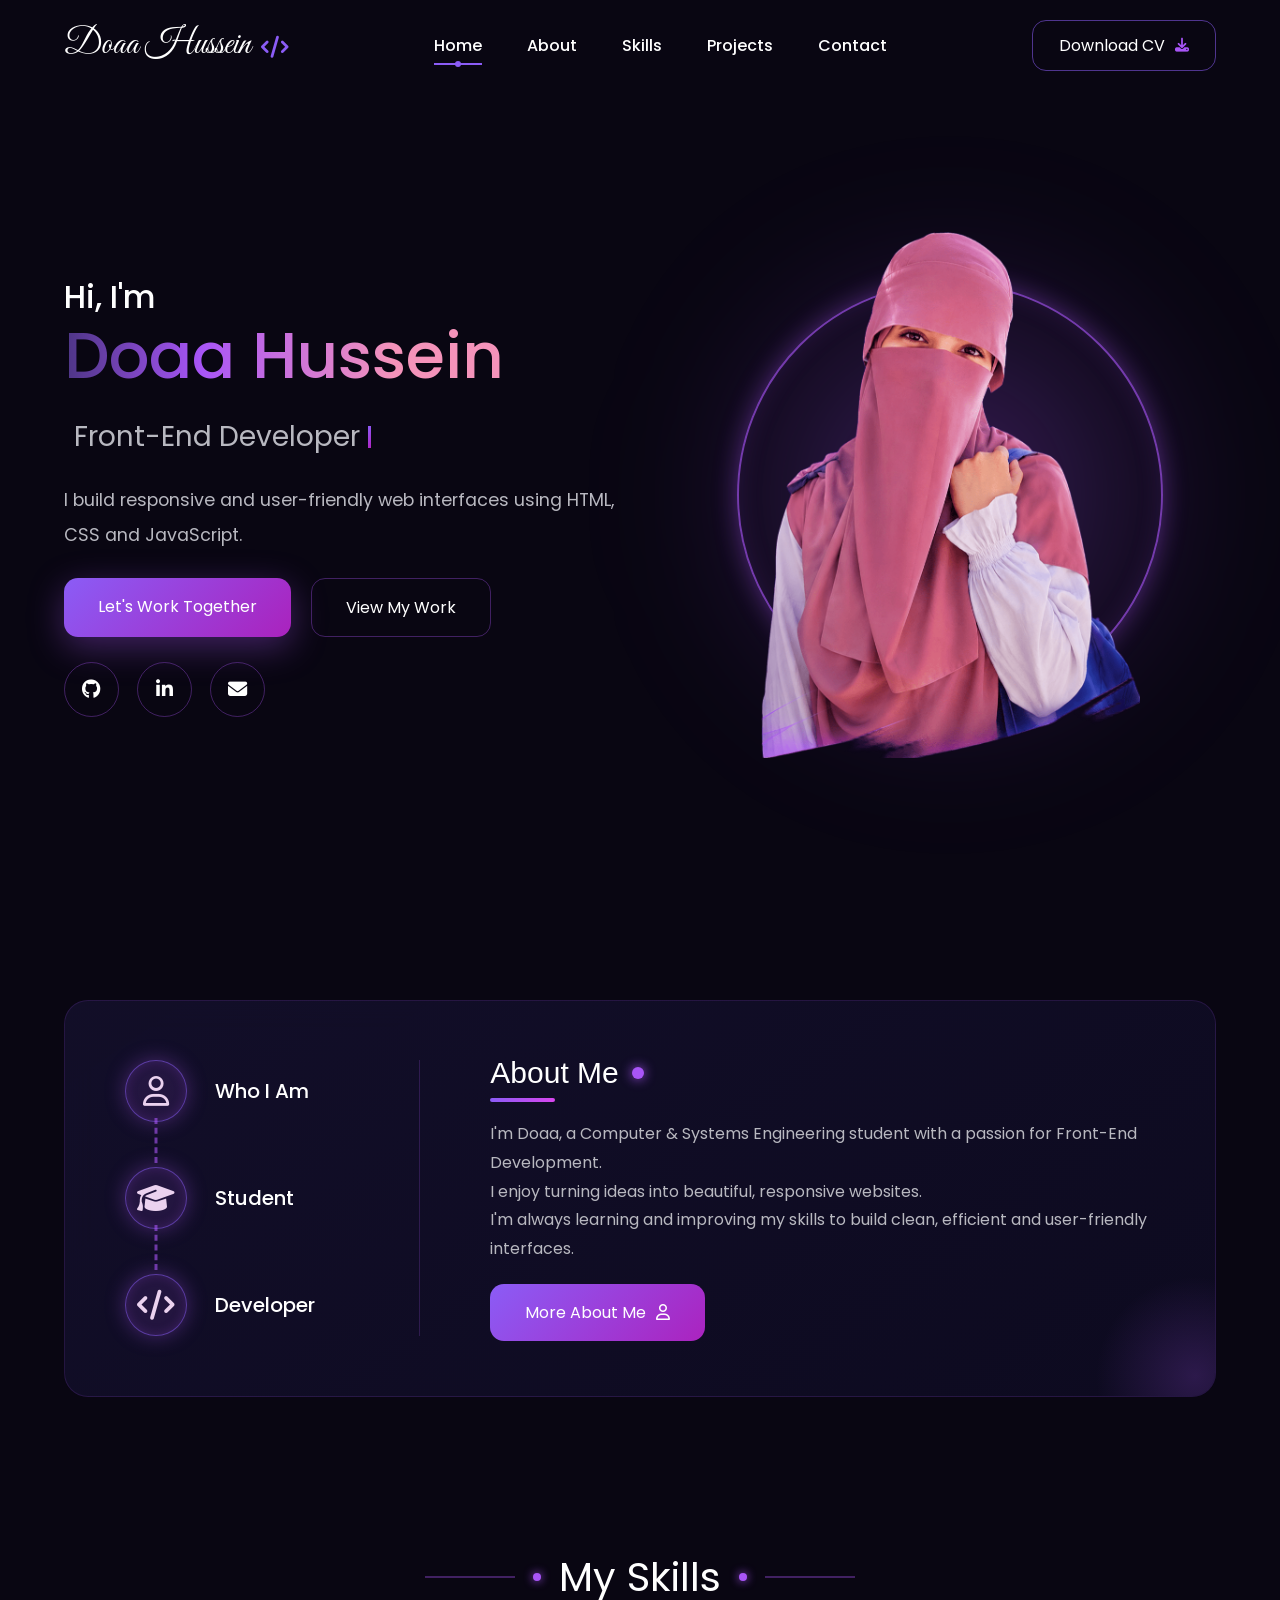
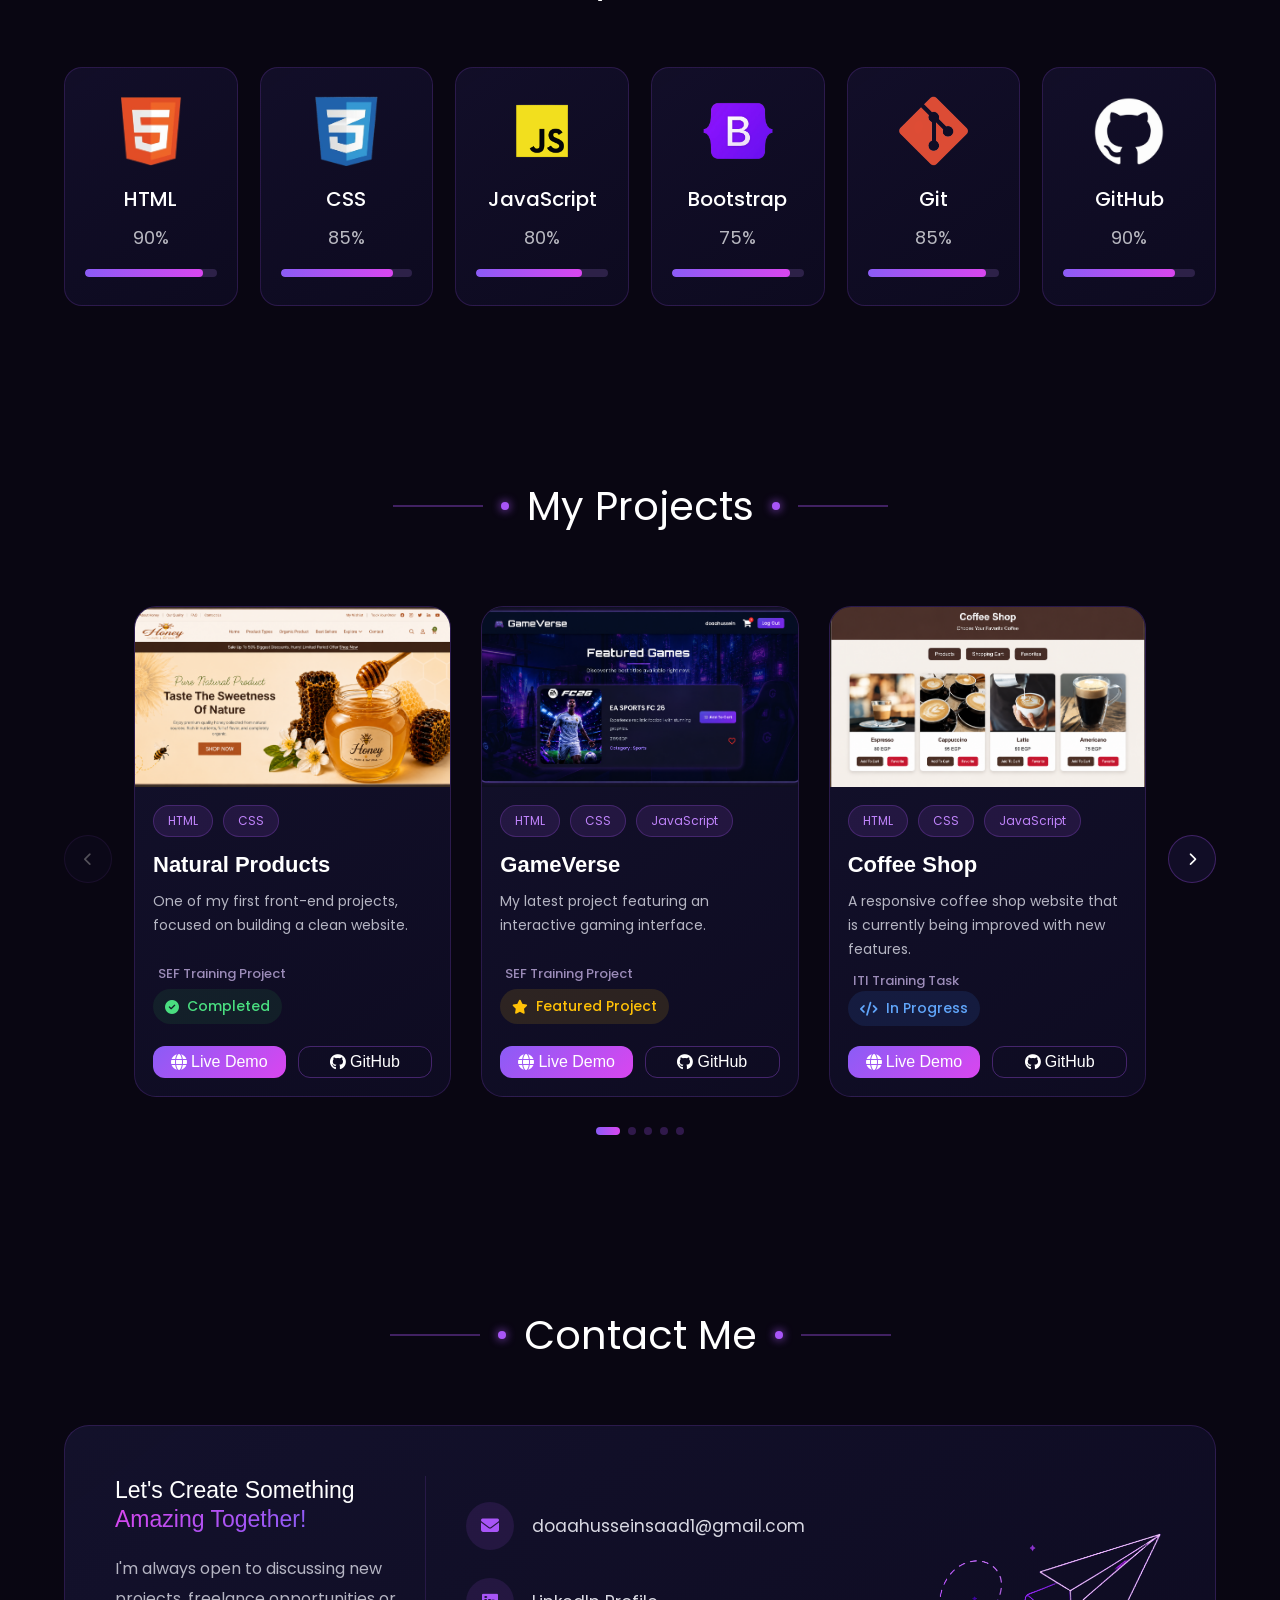
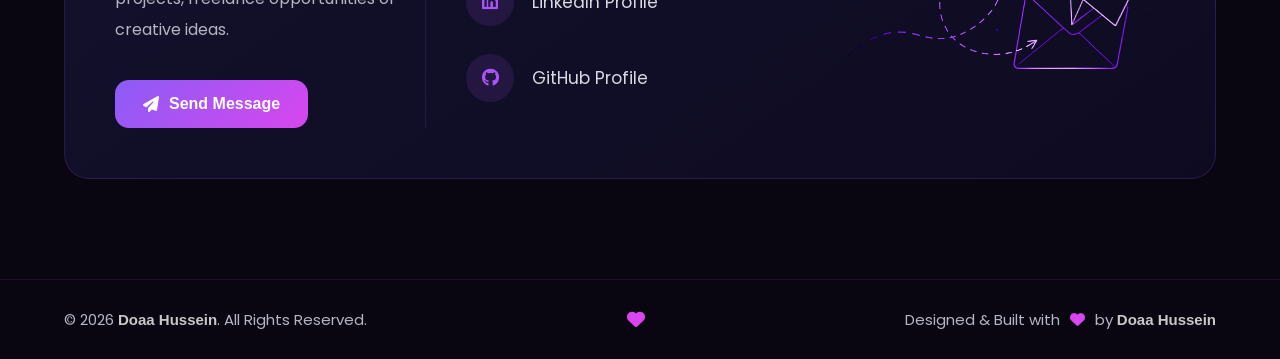
==== commit 529f541a: "finish" ====
--- a/index.html
+++ b/index.html
@@ -19,10 +19,11 @@
       rel="stylesheet"
       href="https://cdnjs.cloudflare.com/ajax/libs/font-awesome/6.6.0/css/all.min.css"
     />
+    <link rel="stylesheet" href="css/variables.css" />
     <link rel="stylesheet" href="css/style.css" />
     <link rel="stylesheet" href="css/responsive.css" />
     <link rel="stylesheet" href="css/animation.css" />
-    <link rel="stylesheet" href="css/variables.css" />
+    <link rel="stylesheet" href="css/scrollbar.css" />
     <title>Portfolio</title>
   </head>
   <body>
@@ -49,7 +50,16 @@
             <li><a href="#contact">Contact</a></li>
           </ul>
 
-          <a href="#" class="cv-btn">
+          <button class="menu-toggle">
+            <i class="fa-solid fa-bars"></i>
+          </button>
+
+          <a
+            href="assets/Doaa hussein -CV.pdf"
+            class="cv-btn"
+            target="_blank"
+            download
+          >
             Download CV
 
             <i class="fa-solid fa-download"></i>
@@ -291,301 +301,144 @@
     <!--================== Projects Section ================== -->
     <section class="projects" id="projects">
       <div class="container">
-        <!-- Section Title -->
-
         <div class="section-header">
           <span class="line"></span>
-
-          <span class="dot"></span>
-
+          <span class="dot"></span>
           <h2>My Projects</h2>
-
-          <span class="dot"></span>
-
-          <span class="line"></span>
-        </div>
-
-        <div class="projects-grid">
-                   <!-- GameVerse -->
-
-          <div class="project-card">
-
-    <img src="images/gameverse.png" alt="GameVerse">
-
-    <div class="project-content">
-
-        <div class="project-tags">
-            <span>HTML</span>
-            <span>CSS</span>
-            <span>JavaScript</span>
-        </div>
-
-        <h3>GameVerse</h3>
-
-        <p>
-            My latest project featuring an interactive gaming interface
-    built with JavaScript, HTML and CSS.
-        </p>
-
-        <div class="project-status featured">
-    <i class="fa-solid fa-star"></i>
-    Featured Project
-</div>
-
-        <div class="project-buttons">
-
-            <a href="https://doaahusin.github.io/GameVerse/"
-               target="_blank"
-               class="live-btn">
-
-                <i class="fa-solid fa-globe"></i>
-                Live Demo
-
-            </a>
-
-            <a href="https://github.com/doaahusin/GameVerse"
-               target="_blank"
-               class="github-btn">
-
-                <i class="fa-brands fa-github"></i>
-                GitHub
-
-            </a>
-
-        </div>
-
-    </div>
-
-</div>
-          <!-- Coffee -->
-
-          <div class="project-card">
-            <img src="images/coffee.png" alt="Coffee Shop" />
-
-            <div class="project-content">
-              <div class="project-tags">
-                <span>HTML</span>
-                <span>CSS</span>
-                <span>JavaScript</span>
-              </div>
-
-              <h3>Coffee Shop</h3>
-
-              <p>
-                  A responsive coffee shop website that is currently being
-                  improved with new features and a better user experience.
-              </p>
-              <div class="project-status in-progress">
-                  <i class="fa-solid fa-code"></i>
-                  In Progress
-              </div>
-
-              <div class="project-buttons">
-                <a
-                  href="https://doaahusin.github.io/Coffee-Shop/"
-                  target="_blank"
-                  class="live-btn"
-                >
-                  <i class="fa-solid fa-globe"></i>
-                  Live Demo
-                </a>
-
-                <a
-                  href="https://github.com/doaahusin/Coffee-Shop"
-                  target="_blank"
-                  class="github-btn"
-                >
-                  <i class="fa-brands fa-github"></i>
-                  GitHub
-                </a>
-              </div>
-            </div>
-          </div>
-
-          <!-- Natural Products -->
-
-          <div class="project-card">
-            <img
-              src="images/natural-products.png"
-              alt="Natural Products"
-            />
-
-            <div class="project-content">
-              <div class="project-tags">
-                <span>HTML</span>
-                <span>CSS</span>
-                
-              </div>
-
-              <h3>Natural Products</h3>
-
-              <p>
-               One of my first front-end projects, focused on building
-    a clean and responsive website using HTML & CSS..
-              </p>
-              <div class="project-status completed">
-                <i class="fa-solid fa-circle-check"></i>
-                     Completed
-              </div>
-
-              <div class="project-buttons">
-                <a
-                  href="https://doaahusin.github.io/Natural-Products/"
-                  target="_blank"
-                  class="live-btn"
-                >
-                  <i class="fa-solid fa-globe"></i>
-                  Live Demo
-                </a>
-
-                <a
-                  href="https://github.com/doaahusin/Natural-Products"
-                  target="_blank"
-                  class="github-btn"
-                >
-                  <i class="fa-brands fa-github"></i>
-                  GitHub
-                </a>
-              </div>
-            </div>
-          </div>
+          <span class="dot"></span>
+          <span class="line"></span>
+        </div>
+
+        <!-- Projects are generated from js/script.js -->
+        <div class="projects-slider" aria-label="My projects">
+          <button
+            class="slider-arrow slider-prev"
+            type="button"
+            aria-label="Previous projects"
+          >
+            <i class="fa-solid fa-chevron-left"></i>
+          </button>
+
+          <div class="projects-viewport">
+            <div class="projects-grid" id="projectsTrack"></div>
+          </div>
+
+          <button
+            class="slider-arrow slider-next"
+            type="button"
+            aria-label="Next projects"
+          >
+            <i class="fa-solid fa-chevron-right"></i>
+          </button>
+        </div>
+
+        <div
+          class="slider-dots"
+          id="projectsDots"
+          aria-label="Project pages"
+        ></div>
+      </div>
     </section>
     <!--================== Contact Section ================== -->
-     <section class="contact" id="contact">
-
-    <div class="container">
-
+    <section class="contact" id="contact">
+      <div class="container">
         <!-- Section Header -->
 
         <div class="section-header">
-
-            <span class="line"></span>
-            <span class="dot"></span>
-
-            <h2>Contact Me</h2>
-
-            <span class="dot"></span>
-
-            <span class="line"></span>
-
+          <span class="line"></span>
+          <span class="dot"></span>
+
+          <h2>Contact Me</h2>
+
+          <span class="dot"></span>
+
+          <span class="line"></span>
         </div>
 
         <!-- Contact Box -->
 
         <div class="contact-box">
-
-            
-
-            
-
-                <!-- Text -->
-
-                <div class="contact-text">
-
-                    <h4>
-                        Let's Create Something
-                        <span>Amazing Together!</span>
-                    </h4>
-
-                    <p>
-                        I'm always open to discussing new projects,
-                        freelance opportunities or creative ideas.
-                    </p>
-
-                    <a href="https://mail.google.com/mail/?view=cm&fs=1&to=doaahusseinsaad1@gmail.com" class="contact-btn">
-
-                        <i class="fa-solid fa-paper-plane"></i>
-
-                        Send Message
-
-                    </a>
-
-                </div>
-
-                <!-- Contact Info -->
-
-                <div class="contact-info">
-
-                    <div class="contact-item">
-
-                        <i class="fa-solid fa-envelope"></i>
-
-                        <a href="https://mail.google.com/mail/?view=cm&fs=1&to=doaahusseinsaad1@gmail.com">
-
-                            doaahusseinsaad1@gmail.com
-
-                        </a>
-
-                    </div>
-
-                    <div class="contact-item">
-
-                        <i class="fa-brands fa-linkedin"></i>
-
-                        <a href="https://www.linkedin.com/in/doaa-hussein-4456a82a5/" target="_blank">
-
-                            LinkedIn Profile
-
-                        </a>
-
-                    </div>
-
-                    <div class="contact-item">
-
-                        <i class="fa-brands fa-github"></i>
-
-                        <a href="https://github.com/doaahusin" target="_blank">
-
-                            GitHub Profile
-
-                        </a>
-
-                    </div>
-
-                </div>
-
-            
-
-           
-
-            <div class="contact-image">
-
-                <img src="images/mail.png" alt="Paper Plane">
-
-            </div>
-
-        </div>
-
-    </div>
-
-</section>
-<!--================== Footer ================== -->
-<footer class="footer">
-
-    <div class="container">
-
-
+          <!-- Text -->
+
+          <div class="contact-text">
+            <h4>
+              Let's Create Something
+              <span>Amazing Together!</span>
+            </h4>
+
+            <p>
+              I'm always open to discussing new projects, freelance
+              opportunities or creative ideas.
+            </p>
+
+            <a
+              href="https://mail.google.com/mail/?view=cm&fs=1&to=doaahusseinsaad1@gmail.com"
+              class="contact-btn"
+            >
+              <i class="fa-solid fa-paper-plane"></i>
+
+              Send Message
+            </a>
+          </div>
+
+          <!-- Contact Info -->
+
+          <div class="contact-info">
+            <div class="contact-item">
+              <i class="fa-solid fa-envelope"></i>
+
+              <a
+                href="https://mail.google.com/mail/?view=cm&fs=1&to=doaahusseinsaad1@gmail.com"
+              >
+                doaahusseinsaad1@gmail.com
+              </a>
+            </div>
+
+            <div class="contact-item">
+              <i class="fa-brands fa-linkedin"></i>
+
+              <a
+                href="https://www.linkedin.com/in/doaa-hussein-4456a82a5/"
+                target="_blank"
+              >
+                LinkedIn Profile
+              </a>
+            </div>
+
+            <div class="contact-item">
+              <i class="fa-brands fa-github"></i>
+
+              <a href="https://github.com/doaahusin" target="_blank">
+                GitHub Profile
+              </a>
+            </div>
+          </div>
+
+          <div class="contact-image">
+            <img src="images/mail.png" alt="Paper Plane" />
+          </div>
+        </div>
+      </div>
+    </section>
+    <!--================== Footer ================== -->
+    <footer class="footer">
+      <div class="container">
         <div class="footer-content">
-
-            <p>
-                © 2026 <span>Doaa Hussein</span>. All Rights Reserved.
-            </p>
-
-            <div class="footer-heart">
-                <i class="fa-solid fa-heart"></i>
-            </div>
-
-            <p>
-                Designed & Built with
-                <i class="fa-solid fa-heart"></i>
-                by
-                <span>Doaa Hussein</span>
-            </p>
-
-        </div>
-
-    </div>
-
-</footer>
+          <p>© 2026 <span>Doaa Hussein</span>. All Rights Reserved.</p>
+
+          <div class="footer-heart">
+            <i class="fa-solid fa-heart"></i>
+          </div>
+
+          <p>
+            Designed & Built with
+            <i class="fa-solid fa-heart"></i>
+            by
+            <span>Doaa Hussein</span>
+          </p>
+        </div>
+      </div>
+    </footer>
+    <script src="js/script.js"></script>
   </body>
 </html>
--- a/css/style.css
+++ b/css/style.css
@@ -1,12 +1,8 @@
-@import url("./variables.css");
-@import url("./animation.css");
-@import url("./responsive.css");
-@import url("./scrollbar.css");
-
 * {
   margin: 0;
   padding: 0;
   box-sizing: border-box;
+  /* outline: 1px solid red; */
 }
 
 html {
@@ -102,6 +98,14 @@
   bottom: -10px;
   transform: translateX(-50%);
 }
+.menu-toggle {
+  display: none;
+  background: transparent;
+  border: none;
+  color: white;
+  font-size: 26px;
+  cursor: pointer;
+}
 .cv-btn {
   display: flex;
   align-items: center;
@@ -170,7 +174,8 @@
   animation: blink 0.8s infinite;
 }
 .hero-left p {
-  width: 550px;
+  width: 100%;
+  max-width: 550px;
   color: #b8b8c0;
   font-size: 1.1rem;
   line-height: 2;
@@ -223,7 +228,8 @@
 /* Right-------------------------- */
 
 .hero-image {
-  width: 380px;
+  width: 100%;
+  max-width: 380px;
 
   position: relative;
 
@@ -245,11 +251,11 @@
 }
 
 .image-wrapper {
+  width: 100%;
+  max-width: 560px;
+  aspect-ratio: 1;
   position: relative;
-
-  width: 560px;
-
-  height: 560px;
+  /* height: 560px; */
 
   display: flex;
 
@@ -260,8 +266,8 @@
 .glow {
   position: absolute;
 
-  width: 560px;
-  height: 560px;
+  width: 100%;
+  height: 100%;
   z-index: 0;
   border-radius: 50%;
 
@@ -278,8 +284,9 @@
 .circle {
   position: absolute;
   z-index: 1;
-  width: 450px;
-  height: 450px;
+
+  width: 80%;
+  height: 80%;
   border-radius: 50%;
   border: 2px solid rgba(168, 85, 247, 0.65);
   box-shadow:
@@ -617,19 +624,33 @@
 /* ================= Projects ================= */
 
 .projects {
-  padding: 100px 0;
+  padding: 70px 0;
+}
+
+.projects-slider {
+  position: relative;
+  margin-top: 50px;
+  display: flex;
+  align-items: center;
+  gap: 18px;
+}
+
+.projects-viewport {
+  width: 100%;
+  overflow: hidden;
+  padding: 10px 4px 25px;
 }
 
 .projects-grid {
-  display: grid;
-  grid-template-columns: repeat(3, 1fr);
+  display: flex;
   gap: 30px;
-  margin-top: 60px;
-}
-
-/* ================= Card ================= */
+  margin: 0;
+  transition: transform 0.55s cubic-bezier(0.22, 1, 0.36, 1);
+  will-change: transform;
+}
 
 .project-card {
+  flex: 0 0 calc((100% - 60px) / 3);
   display: flex;
   flex-direction: column;
   background: linear-gradient(
@@ -637,185 +658,194 @@
     rgba(20, 18, 45, 0.95),
     rgba(15, 12, 35, 0.92)
   );
-
   border: 1px solid rgba(168, 85, 247, 0.18);
-
   border-radius: 22px;
-
   overflow: hidden;
-
   transition: 0.4s;
+  min-width: 0;
 }
 
 .project-card:hover {
-  transform: translateY(-10px);
-
+  transform: translateY(-8px);
   border-color: #8b5cf6;
-
   box-shadow: 0 15px 40px rgba(168, 85, 247, 0.25);
 }
-
-/* ================= Image ================= */
 
 .project-card img {
   width: 100%;
-
-  height: 220px;
-
+  height: 180px;
   object-fit: cover;
-
   transition: 0.5s;
 }
 
 .project-card:hover img {
-  transform: scale(1.05);
-}
-
-/* ================= Content ================= */
+  transform: scale(1.04);
+}
 
 .project-content {
-  padding: 22px;
+  padding: 18px;
   display: flex;
   flex-direction: column;
   flex: 1;
 }
 
-/* ================= Tags ================= */
-
 .project-tags {
   display: flex;
-
   gap: 10px;
-
   flex-wrap: wrap;
-
-  margin-bottom: 18px;
+  margin-bottom: 15px;
 }
 
 .project-tags span {
   background: rgba(168, 85, 247, 0.12);
-
   color: #c084fc;
-
   padding: 6px 14px;
-
   border-radius: 30px;
-
-  font-size: 14px;
-
+  font-size: 12px;
   border: 1px solid rgba(168, 85, 247, 0.25);
 }
 
-/* ================= Title ================= */
-
 .project-content h3 {
-  font-size: 28px;
-
-  margin-bottom: 15px;
-}
-
-/* ================= Description ================= */
+  font-size: 22px;
+  margin-bottom: 12px;
+}
 
 .project-content p {
   color: #b5b5c3;
-
+  font-size: 14px;
   line-height: 1.7;
-
-  margin-bottom: 25px;
-
-  min-height: 75px;
-}
-
-/* ================= Buttons ================= */
-
-.project-buttons {
-  display: flex;
-  margin-top: auto;
-  gap: 15px;
-}
-
-.project-buttons a {
-  flex: 1;
-
-  text-decoration: none;
-
-  padding: 12px;
-
-  border-radius: 12px;
-
-  display: flex;
-
-  justify-content: center;
-
-  align-items: center;
-
-  gap: 8px;
-
-  font-weight: 500;
-
-  transition: 0.3s;
-}
-
-/* Live Demo */
-
-.live-btn {
-  background: linear-gradient(135deg, #8b5cf6, #d946ef);
-
-  color: #fff;
-}
-
-.live-btn:hover {
-  transform: translateY(-3px);
-
-  box-shadow: 0 8px 20px rgba(168, 85, 247, 0.35);
-}
-
-/* GitHub */
-
-.github-btn {
-  border: 1px solid rgba(168, 85, 247, 0.35);
-
-  color: #fff;
-}
-
-.github-btn:hover {
-  background: #8b5cf6;
-}
+  margin-bottom: 10px;
+  min-height: 62px;
+}
+
 .project-status {
   width: fit-content;
+  display: flex;
   align-items: center;
   gap: 8px;
   margin-bottom: 20px;
-  padding: 8px 14px;
+  padding: 7px 12px;
   border-radius: 30px;
   font-size: 14px;
   font-weight: 500;
-}
-
-/* Featured */
+
+  margin-top: auto;
+}
 
 .featured {
   background: rgba(255, 193, 7, 0.12);
-
   color: #ffc107;
 }
-
-/* Completed */
 
 .completed {
   background: rgba(40, 167, 69, 0.12);
   color: #4ade80;
 }
 
-/* Progress */
-
 .in-progress {
   background: rgba(59, 130, 246, 0.12);
   color: #60a5fa;
 }
-/*==========================
-        Contact
-==========================*/
+.project-source {
+  display: inline-block;
+  width: fit-content;
+  margin: auto 5px;
+  color: #9b8bb8;
+  font-size: 13px;
+  font-weight: 500;
+}
+
+.project-buttons {
+  display: flex;
+  margin-top: auto;
+  gap: 12px;
+}
+
+.project-buttons a {
+  flex: 1;
+  text-decoration: none;
+  padding: 6px 6px;
+  border-radius: 12px;
+  display: flex;
+  justify-content: center;
+  align-items: center;
+  gap: 4px;
+  font-weight: 350;
+  transition: 0.3s;
+}
+
+.live-btn {
+  background: linear-gradient(135deg, #8b5cf6, #d946ef);
+  color: #fff;
+}
+
+.live-btn:hover {
+  transform: translateY(-3px);
+  box-shadow: 0 8px 20px rgba(168, 85, 247, 0.35);
+}
+
+.github-btn {
+  border: 1px solid rgba(168, 85, 247, 0.35);
+  color: #fff;
+}
+
+.github-btn:hover {
+  background: #8b5cf6;
+}
+
+.slider-arrow {
+  width: 48px;
+  height: 48px;
+  flex: 0 0 48px;
+  border: 1px solid rgba(168, 85, 247, 0.3);
+  border-radius: 50%;
+  background: rgba(19, 15, 42, 0.9);
+  color: #fff;
+  display: flex;
+  align-items: center;
+  justify-content: center;
+  cursor: pointer;
+  transition: 0.3s;
+  z-index: 2;
+}
+
+.slider-arrow:hover:not(:disabled) {
+  background: linear-gradient(135deg, #8b5cf6, #d946ef);
+  border-color: transparent;
+  transform: scale(1.06);
+}
+
+.slider-arrow:disabled {
+  opacity: 0.3;
+  cursor: not-allowed;
+}
+
+.slider-dots {
+  display: flex;
+  justify-content: center;
+  align-items: center;
+  gap: 8px;
+  margin-top: 5px;
+}
+
+.slider-dot {
+  width: 8px;
+  height: 8px;
+  padding: 0;
+  border: 0;
+  border-radius: 50%;
+  background: rgba(168, 85, 247, 0.25);
+  cursor: pointer;
+  transition: 0.3s;
+}
+
+.slider-dot.active {
+  width: 24px;
+  border-radius: 20px;
+  background: linear-gradient(90deg, #8b5cf6, #d946ef);
+}
+
+/*==============Contact==================*/
 
 .contact {
   padding: 100px 0;
@@ -1037,7 +1067,7 @@
 }
 
 .footer-content span {
-  color: #ffffff;
+  color: #ffffffc6;
 
   font-weight: 600;
 }
--- a/css/responsive.css
+++ b/css/responsive.css
@@ -1,77 +1,610 @@
+/* ==========================
+        992px
+========================== */
+
 @media (max-width: 992px) {
+  .hero-content {
+    flex-direction: column-reverse;
+
+    justify-content: center;
+
+    align-items: center;
+
+    text-align: center;
+
+    gap: 50px;
+
+    min-height: auto;
+
+    padding: 70px 0;
+  }
+
+  .hero-left,
+  .hero-right {
+    width: 100%;
+  }
+
+  .buttons {
+    justify-content: center;
+
+    flex-wrap: wrap;
+  }
+
+  .social {
+    justify-content: center;
+  }
+
+  .hero-left p {
+    margin: auto;
+  }
+  .skills-grid {
+    grid-template-columns: repeat(3, 1fr);
+
+    gap: 20px;
+  }
+  .project-card {
+    flex-basis: calc((100% - 30px) / 2);
+  }
+
   .projects-grid {
+    gap: 30px;
+  }
+}
+
+/* ==========================
+        768px
+========================== */
+
+@media (max-width: 768px) {
+  .project-card {
+    flex-basis: calc((100% - 20px) / 2);
+  }
+
+  .projects-grid {
+    gap: 20px;
+  }
+
+  .project-card img {
+    height: 190px;
+  }
+
+  .project-content {
+    padding: 20px;
+  }
+
+  .project-content h3 {
+    font-size: 23px;
+  }
+
+  .slider-arrow {
+    width: 42px;
+    height: 42px;
+    flex-basis: 42px;
+  }
+
+  .hero-content {
+    flex-direction: column-reverse;
+  }
+  .logo {
+    font-size: 28px;
+  }
+
+  .hero-title {
+    font-size: 48px;
+  }
+
+  .hello {
+    font-size: 28px;
+  }
+
+  .job-title {
+    font-size: 24px;
+  }
+
+  .hero-left p {
+    font-size: 17px;
+
+    line-height: 1.8;
+  }
+
+  .image-wrapper {
+    max-width: 380px;
+  }
+
+  .hero-image {
+    max-width: 300px;
+  }
+
+  .primary-btn,
+  .secondary-btn {
+    padding: 14px 28px;
+  }
+}
+
+/* ==========================
+        576px
+========================== */
+@media (max-width: 576px) {
+  /* ==========================
+     Mobile Navigation
+  ========================== */
+  .navbar {
+    position: relative;
+    height: 78px;
+  }
+
+  .nav-links {
+    display: none;
+    position: absolute;
+    top: 72px;
+    left: 0;
+    right: 0;
+    z-index: 100;
+    width: 100%;
+    flex-direction: column;
+    gap: 0;
+    padding: 8px;
+    background: rgba(13, 10, 25, 0.98);
+    border: 1px solid rgba(168, 85, 247, 0.22);
+    border-radius: 18px;
+    box-shadow: 0 20px 50px rgba(0, 0, 0, 0.45);
+    backdrop-filter: blur(18px);
+  }
+
+  .nav-links.open {
+    display: flex;
+  }
+
+  .nav-links li {
+    width: 100%;
+  }
+
+  .nav-links li a {
+    display: flex;
+    align-items: center;
+    width: 100%;
+    min-height: 46px;
+    padding: 12px 16px;
+    border-radius: 11px;
+    font-size: 14px;
+  }
+
+  .nav-links li a:hover {
+    background: rgba(168, 85, 247, 0.08);
+  }
+
+  .nav-links a::after {
+    left: 0;
+    right: 0;
+    bottom: 0;
+    width: 0;
+    height: 2px;
+    border-radius: 20px;
+  }
+
+  .nav-links a:hover::after,
+  .nav-links .active::after {
+    width: 100%;
+  }
+
+  .nav-links .active {
+    background: rgba(168, 85, 247, 0.07);
+  }
+
+  .nav-links .active::before {
+    display: none;
+  }
+
+  .cv-btn {
+    display: none;
+  }
+
+  .menu-toggle {
+    display: flex;
+    align-items: center;
+    justify-content: center;
+    width: 42px;
+    height: 42px;
+    border: 1px solid rgba(168, 85, 247, 0.25);
+    border-radius: 12px;
+    background: rgba(168, 85, 247, 0.08);
+    font-size: 20px;
+  }
+
+  .container {
+    width: 92%;
+  }
+
+  /* ==========================
+     Hero
+  ========================== */
+  .hero-content {
+    flex-direction: column-reverse;
+    align-items: center;
+    justify-content: center;
+    text-align: center;
+    gap: 25px;
+    padding: 35px 0;
+  }
+
+  .hero-left,
+  .hero-right {
+    width: 100%;
+    display: flex;
+    flex-direction: column;
+    align-items: center;
+  }
+
+  .hero-right {
+    margin-top: 55px;
+    margin-bottom: 55px;
+  }
+
+  .image-wrapper {
+    max-width: 320px;
+  }
+
+  .hero-image {
+    max-width: 360px;
+  }
+
+  .hello {
+    font-size: 28px;
+  }
+
+  .hero-title {
+    font-size: 30px;
+    line-height: 1.2;
+    white-space: nowrap;
+  }
+
+  .job-title {
+    font-size: 24px;
+    justify-content: center;
+  }
+
+  .hero-left p {
+    max-width: 100%;
+    width: 100%;
+    font-size: 18px;
+    line-height: 1.8;
+    margin: 0 auto 25px;
+  }
+
+  .buttons {
+    width: 100%;
+    flex-direction: column;
+    align-items: center;
+    gap: 15px;
+  }
+
+  .primary-btn,
+  .secondary-btn {
+    width: 100%;
+    max-width: 280px;
+    text-align: center;
+    padding: 16px;
+  }
+
+  .social {
+    justify-content: center;
+    gap: 18px;
+  }
+
+  /* ==========================
+     About — mobile redesign
+  ========================== */
+  .about {
+    padding: 55px 0;
+  }
+
+  .about-card {
+    flex-direction: column;
+    align-items: stretch;
+    gap: 30px;
+    padding: 28px 20px;
+    border-radius: 22px;
+  }
+
+  .about-left {
+    width: 100%;
+    padding: 0 0 24px;
+    border-right: 0;
+    border-bottom: 1px solid rgba(168, 85, 247, 0.15);
+    display: grid;
+    grid-template-columns: repeat(3, 1fr);
+    gap: 10px;
+  }
+
+  .about-item,
+  .about-item:last-child {
+    margin: 0;
+    padding: 10px 5px;
+    flex-direction: column;
+    justify-content: center;
+    gap: 9px;
+    border-radius: 14px;
+    background: rgba(168, 85, 247, 0.045);
+  }
+
+  .about-item:not(:last-child) .icon-box::after {
+    display: none;
+  }
+
+  .icon-box {
+    width: 48px;
+    height: 48px;
+    font-size: 21px;
+  }
+
+  .about-item span {
+    font-size: 12px;
+    font-weight: 500;
+    white-space: nowrap;
+  }
+
+  .about-right {
+    width: 100%;
+    padding-left: 0;
+    text-align: center;
+  }
+
+  .about-title {
+    font-size: 31px;
+    margin-bottom: 28px;
+  }
+
+  .about-title::after {
+    left: 50%;
+    transform: translateX(-50%);
+    width: 58px;
+  }
+
+  .about-title::before {
+    right: -20px;
+    width: 9px;
+    height: 9px;
+  }
+
+  .about-right p {
+    font-size: 14px;
+    line-height: 1.85;
+    margin-bottom: 12px;
+    color: #bdb9c8;
+  }
+
+  .about-btn {
+    margin-top: 10px;
+    padding: 13px 22px;
+    font-size: 13px;
+  }
+
+  /* ==========================
+     Skills
+  ========================== */
+  .skills {
+    padding: 45px 0;
+    margin-bottom: 25px;
+  }
+
+  .skills-grid {
     grid-template-columns: repeat(2, 1fr);
-  }
-}
-
-@media (max-width: 768px) {
+    gap: 12px;
+  }
+
+  .skill-card {
+    padding: 18px 12px;
+  }
+
+  .skill-card img {
+    width: 52px;
+    height: 52px;
+  }
+
+  .skill-card h3 {
+    font-size: 15px;
+  }
+
+  .skill-card > span {
+    font-size: 14px;
+  }
+
+  /* ==========================
+     Projects
+  ========================== */
+  .projects {
+    padding: 55px 0;
+  }
+
+  .section-header {
+    font-size: 28px;
+    line-height: 1.2;
+    white-space: nowrap;
+  }
+
+  .projects-slider {
+    gap: 0;
+    margin-top: 40px;
+  }
+
+  .projects-viewport {
+    width: 100%;
+    padding: 8px 2px 22px;
+  }
+
   .projects-grid {
-    grid-template-columns: 1fr;
-  }
-}
-@media (max-width: 992px) {
+    gap: 15px;
+  }
+
+  .project-card {
+    flex-basis: 100%;
+  }
+
+  .project-card img {
+    height: 205px;
+  }
+
+  .project-content {
+    padding: 20px 18px;
+  }
+
+  .project-tags {
+    margin-bottom: 14px;
+  }
+
+  .project-tags span {
+    padding: 5px 11px;
+    font-size: 12px;
+  }
+
+  .project-content h3 {
+    font-size: 22px;
+    margin-bottom: 9px;
+  }
+
+  .project-content p {
+    font-size: 13px;
+    line-height: 1.7;
+    min-height: auto;
+    margin-bottom: 16px;
+  }
+
+  .project-status {
+    font-size: 12px;
+    padding: 7px 11px;
+    margin-bottom: 16px;
+  }
+
+  .project-buttons a {
+    padding: 11px 8px;
+    font-size: 12px;
+  }
+
+  /* Arrows sit outside the card so they never cover the project title. */
+  .slider-arrow {
+    position: absolute;
+    top: 105px;
+    transform: translateY(-50%);
+    width: 34px;
+    height: 34px;
+    flex-basis: 34px;
+    border-radius: 50%;
+    background: rgba(9, 6, 18, 0.96);
+    border-color: rgba(168, 85, 247, 0.45);
+    box-shadow: 0 6px 18px rgba(0, 0, 0, 0.35);
+    z-index: 5;
+  }
+
+  .slider-arrow i {
+    font-size: 12px;
+  }
+
+  .slider-arrow:hover:not(:disabled) {
+    transform: translateY(-50%) scale(1.05);
+  }
+
+  .slider-prev {
+    left: 7px;
+  }
+
+  .slider-next {
+    right: 7px;
+  }
+
+  /* Keep the arrows away from the title area inside the card. */
+  .projects-viewport {
+    padding-top: 8px;
+  }
+
+  .slider-dots {
+    margin-top: 3px;
+  }
+
+  /* ==========================
+     Contact
+  ========================== */
+  .contact {
+    padding: 55px 0;
+  }
+
   .contact-box {
     grid-template-columns: 1fr;
-
-    padding: 40px;
-  }
-
-  .contact-left {
-    grid-template-columns: 1fr;
-
-    gap: 40px;
+    gap: 28px;
+    padding: 24px 20px;
+    margin-top: 40px;
   }
 
   .contact-text {
     padding-right: 0;
-
-    padding-bottom: 35px;
-
-    border-right: none;
-
+    padding-bottom: 24px;
+    border-right: 0;
     border-bottom: 1px solid rgba(168, 85, 247, 0.15);
-
-    text-align: center;
+  }
+
+  .contact-text h4 {
+    font-size: 22px;
   }
 
   .contact-text p {
-    margin: auto auto 30px;
-
-    max-width: 500px;
-  }
-
-  .contact-btn {
-    margin: auto;
-  }
-
-  .contact-image {
-    margin-top: 20px;
-  }
-}
-
-@media (max-width: 768px) {
-  .contact-text h2 {
-    font-size: 36px;
+    font-size: 13px;
+    line-height: 1.8;
+    margin-bottom: 24px;
+  }
+
+  .contact-info {
+    gap: 16px;
   }
 
   .contact-item {
-    justify-content: center;
-  }
-
-  .contact-info {
-    align-items: center;
-  }
-}
-@media (max-width: 768px) {
+    gap: 12px;
+  }
+
+  .contact-item i {
+    width: 40px;
+    height: 40px;
+    flex: 0 0 40px;
+    font-size: 15px;
+  }
+
+  .contact-item a {
+    font-size: 13px;
+    overflow-wrap: anywhere;
+  }
+
+  .contact-image img {
+    min-width: 0;
+    width: 75%;
+    max-width: 220px;
+  }
+
+  /* ==========================
+     Footer — clean stacked layout
+  ========================== */
+  .footer {
+    padding: 22px 0;
+  }
+
   .footer-content {
     flex-direction: column;
-
+    justify-content: center;
     text-align: center;
-
-    gap: 15px;
-  }
-
-  .footer-social {
-    margin-bottom: 22px;
+    gap: 9px;
+    font-size: 12px;
+  }
+
+  .footer-heart {
+    order: 2;
+  }
+
+  .footer-content p:first-child {
+    order: 1;
+  }
+
+  .footer-content p:last-child {
+    order: 3;
+  }
+
+  .footer-content p {
+    line-height: 1.6;
   }
 }
--- a/css/scrollbar.css
+++ b/css/scrollbar.css
@@ -0,0 +1,16 @@
+::-webkit-scrollbar {
+  width: 10px;
+}
+
+::-webkit-scrollbar-track {
+  background: #0b0617;
+}
+
+::-webkit-scrollbar-thumb {
+  background: #8b5cf6;
+  border-radius: 10px;
+}
+
+::-webkit-scrollbar-thumb:hover {
+  background: #a855f7;
+}
